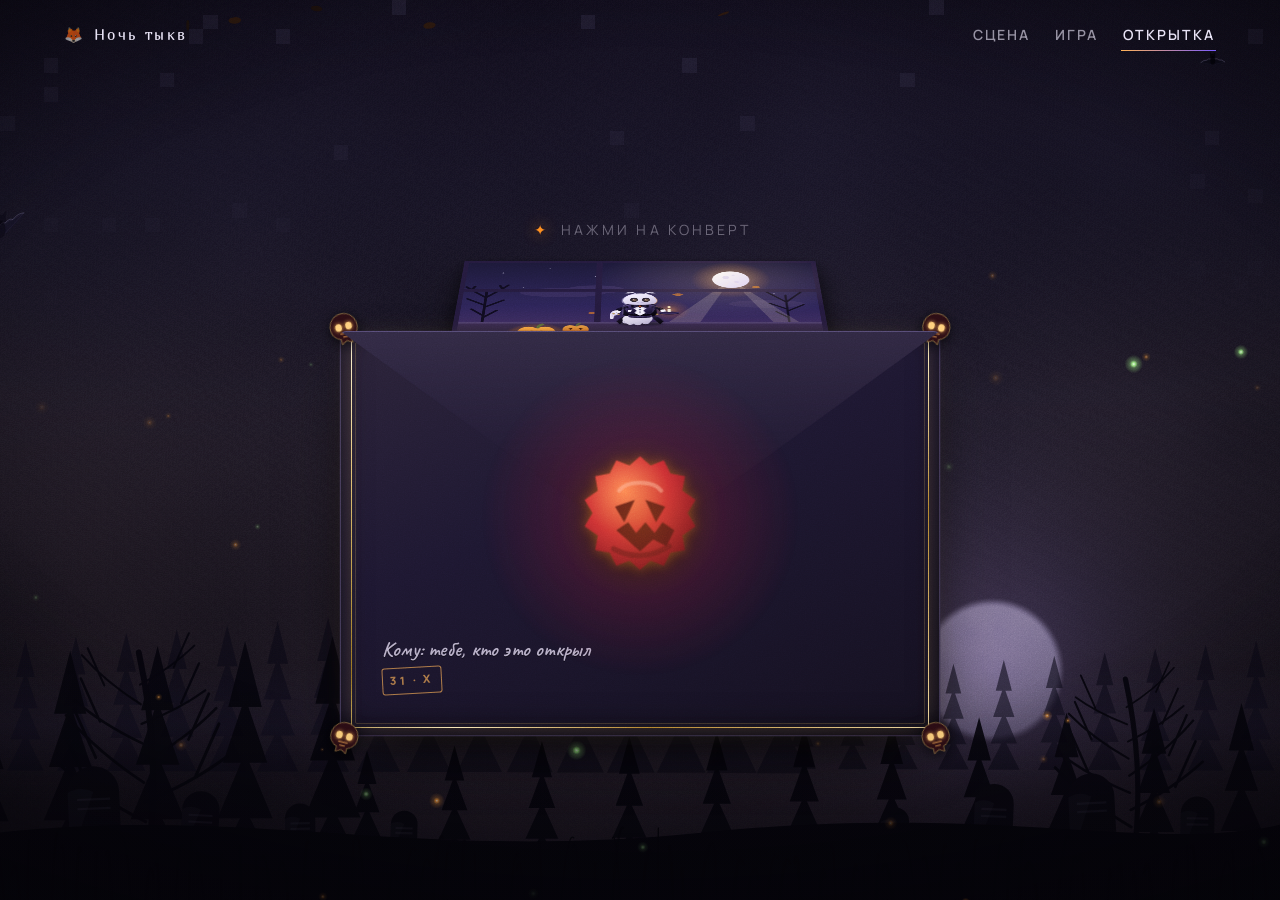
==== card.html @ 90bfb7d1 "Хэллоуин 2026: сцена с воротами, аркада и открытка-конверт — главная: каменные пилоны с кладкой, гар" ====
<!DOCTYPE html>
<html lang="ru" class="no-js">
<head>
<meta charset="UTF-8">
<meta name="viewport" content="width=device-width, initial-scale=1, viewport-fit=cover">
<meta name="theme-color" content="#06050a">
<meta name="description" content="Хэллоуин-открытка из ночи тыкв. Конверт, печать и письмо, написанное при одной свече.">
<title>Открытка · Ночь тыкв</title>

<link rel="preconnect" href="https://fonts.googleapis.com">
<link rel="preconnect" href="https://fonts.gstatic.com" crossorigin>
<link href="https://fonts.googleapis.com/css2?family=Caveat:wght@400;500;600;700&family=Manrope:wght@300;400;600;700;800&family=Marmelad&family=Marck+Script&family=Playfair+Display:wght@500;700;900&display=swap" rel="stylesheet">

<link rel="stylesheet" href="assets/css/base.css">
<link rel="stylesheet" href="assets/css/card.css">

<link rel="icon" href="data:image/svg+xml,<svg xmlns='http://www.w3.org/2000/svg' viewBox='0 0 32 32'><text y='26' font-size='26'>&#127924;</text></svg>">
</head>

<body class="cd-body">
<a class="skip-link" href="#main">К открытке</a>

<header class="topbar">
  <a class="topbar__brand" href="index.html"><span>&#129418;</span> <b>Ночь&nbsp;тыкв</b></a>
  <nav class="navlinks" aria-label="Основная навигация">
    <a href="index.html" data-page="index">Сцена</a>
    <a href="game.html"  data-page="game">Игра</a>
    <a href="card.html"  data-page="card">Открытка</a>
  </nav>
</header>

<canvas class="fx-layer" id="bg-fog" aria-hidden="true"></canvas>
<canvas class="fx-layer" id="fx-parts" aria-hidden="true"></canvas>

<!-- ═══════════ КЛАДБИЩЕ ═══════════ -->
<div class="yard" aria-hidden="true">
  

  <div class="yard__layer yard__layer--far" id="yard-far">
    <svg id="yard-far-svg" viewBox="0 0 1440 460" preserveAspectRatio="xMidYMax slice">
      <g id="yard-pines-far"></g>
    </svg>
  </div>

  <div class="yard__layer yard__layer--mist" id="yard-mist"></div>

  <div class="yard__layer yard__layer--near" id="yard-near">
    <svg id="yard-near-svg" viewBox="0 0 1440 460" preserveAspectRatio="xMidYMax slice">
      <g id="yard-pines-near"></g>
      <g id="yard-tree"></g>
      <g id="yard-graves"></g>
    </svg>
  </div>

  <div class="yard__ground" id="yard-ground">
    <svg id="yard-ground-svg" viewBox="0 0 1440 300" preserveAspectRatio="none">
      <g id="yard-earth"></g>
      <g id="yard-blades"></g>
    </svg>
  </div>
</div>

<main class="page page--center cd-main" id="main">

  <!-- ═══════════ ЗАКРЫТЫЙ КОНВЕРТ ═══════════ -->
  <section class="cd-stage" id="cd-stage">

    <p class="cd-hint" id="cd-hint">
      <span class="pumpkin-dot">✦</span>
      Нажми на конверт
    </p>

    <div class="env-wrap">
      <div class="env" id="env"
           role="button" tabindex="0"
           aria-expanded="false"
           aria-label="Конверт с открыткой. Нажми, чтобы открыть">

        <div class="env__scene" id="env-scene">

          <div class="env__back" aria-hidden="true"></div>

          <!-- ═══ письмо ═══ -->

          <!-- ═══ карман-перёд ═══ -->
          <div class="env__pocket" aria-hidden="true">
            <div class="env__pocket-face">
              <span class="env__address" id="cd-addr">Кому: тебе, кто это открыл</span>
              <span class="env__stamp">31 · X</span>
            </div>
            <div class="env__pocket-sheen"></div>
          </div>

          <!-- ═══ крышка ═══ -->
          <div class="env__flap" id="flap" aria-hidden="true">
            <div class="env__flap-out"></div>
            <div class="env__flap-in"></div>
          </div>

          <!-- ═══ золотая рамка с призраками ═══ -->
          <div class="env__frame" aria-hidden="true">
            <span class="env__corner env__corner--tl">
              <svg viewBox="0 0 40 44">
                <path class="gm-body" d="M20,2 C30.5,2 38,10 38,20.5 C38,28.5 33,33.5 27,35.5 L27,42.5 L20,38.5 L13,42.5 L13,35.5 C7,33.5 2,28.5 2,20.5 C2,10 9.5,2 20,2 Z"/>
                <ellipse class="gm-eye" cx="13.2" cy="19.5" rx="4.4" ry="5"/>
                <ellipse class="gm-eye" cx="26.8" cy="19.5" rx="4.4" ry="5"/>
                <path class="gm-mouth" d="M14.5,28.5 H25.5 M17,33 H23"/>
              </svg>
            </span>
            <span class="env__corner env__corner--tr">
              <svg viewBox="0 0 40 44">
                <path class="gm-body" d="M20,2 C30.5,2 38,10 38,20.5 C38,28.5 33,33.5 27,35.5 L27,42.5 L20,38.5 L13,42.5 L13,35.5 C7,33.5 2,28.5 2,20.5 C2,10 9.5,2 20,2 Z"/>
                <ellipse class="gm-eye" cx="13.2" cy="19.5" rx="4.4" ry="5"/>
                <ellipse class="gm-eye" cx="26.8" cy="19.5" rx="4.4" ry="5"/>
                <path class="gm-mouth" d="M14.5,28.5 H25.5 M17,33 H23"/>
              </svg>
            </span>
            <span class="env__corner env__corner--bl">
              <svg viewBox="0 0 40 44">
                <path class="gm-body" d="M20,2 C30.5,2 38,10 38,20.5 C38,28.5 33,33.5 27,35.5 L27,42.5 L20,38.5 L13,42.5 L13,35.5 C7,33.5 2,28.5 2,20.5 C2,10 9.5,2 20,2 Z"/>
                <ellipse class="gm-eye" cx="13.2" cy="19.5" rx="4.4" ry="5"/>
                <ellipse class="gm-eye" cx="26.8" cy="19.5" rx="4.4" ry="5"/>
                <path class="gm-mouth" d="M14.5,28.5 H25.5 M17,33 H23"/>
              </svg>
            </span>
            <span class="env__corner env__corner--br">
              <svg viewBox="0 0 40 44">
                <path class="gm-body" d="M20,2 C30.5,2 38,10 38,20.5 C38,28.5 33,33.5 27,35.5 L27,42.5 L20,38.5 L13,42.5 L13,35.5 C7,33.5 2,28.5 2,20.5 C2,10 9.5,2 20,2 Z"/>
                <ellipse class="gm-eye" cx="13.2" cy="19.5" rx="4.4" ry="5"/>
                <ellipse class="gm-eye" cx="26.8" cy="19.5" rx="4.4" ry="5"/>
                <path class="gm-mouth" d="M14.5,28.5 H25.5 M17,33 H23"/>
              </svg>
            </span>
          </div>

          <!-- ═══ печать ═══ -->
          <button class="seal" id="seal" type="button" aria-label="Восковая печать">
            <svg viewBox="0 0 100 100" aria-hidden="true">
              <defs>
                <radialGradient id="waxG" cx="0.36" cy="0.3" r="0.78">
                  <stop offset="0" stop-color="#ff7a4d"/>
                  <stop offset="0.5" stop-color="#c0202c"/>
                  <stop offset="1" stop-color="#5c0a16"/>
                </radialGradient>
                <filter id="waxGlow" x="-60%" y="-60%" width="220%" height="220%">
                  <feGaussianBlur stdDeviation="4.5"/>
                </filter>
              </defs>
              <g class="seal__blob">
                <path d="M50,4 L58,11 L68,7 L73,17 L84,19 L82,30 L92,37 L86,47 L92,57 L82,64 L84,75 L73,77 L68,87 L58,83 L50,90 L42,83 L32,87 L27,77 L16,75 L18,64 L8,57 L14,47 L8,37 L18,30 L16,19 L27,17 L32,7 L42,11 Z"
                      fill="#ff8a1e" opacity="0.4" filter="url(#waxGlow)"/>
                <path d="M50,4 L58,11 L68,7 L73,17 L84,19 L82,30 L92,37 L86,47 L92,57 L82,64 L84,75 L73,77 L68,87 L58,83 L50,90 L42,83 L32,87 L27,77 L16,75 L18,64 L8,57 L14,47 L8,37 L18,30 L16,19 L27,17 L32,7 L42,11 Z"
                      fill="url(#waxG)"/>
                <path d="M34,30 C40,22 60,22 66,30" fill="none" stroke="#ffb9a0" stroke-opacity="0.45" stroke-width="3" stroke-linecap="round"/>
                <path d="M30,74 C44,82 60,80 72,72" fill="none" stroke="#3d0a12" stroke-opacity="0.5" stroke-width="4" stroke-linecap="round"/>
              </g>
              <g class="seal__face">
                <path d="M31,42 L46,37 L38,54 Z" fill="#3d0a12"/>
                <path d="M69,42 L54,37 L62,54 Z" fill="#3d0a12"/>
                <path d="M32,60 L41,54 L47,62 L54,54 L61,62 L67,54 L76,60 L70,72 L60,67 L50,76 L40,67 Z" fill="#3d0a12"/>
              </g>
            </svg>
            <span class="seal__glow" aria-hidden="true"></span>
          </button>

          <div class="env__flash" id="env-flash" aria-hidden="true"></div>
        </div>
      </div>

          <div class="env__letter" id="letter">
            <article class="letter" id="letter-paper">
              <div class="letter__grain" aria-hidden="true"></div>

              <div class="letter__art">
                <svg viewBox="0 0 520 260" preserveAspectRatio="xMidYMid slice" role="img"
                     aria-label="Иллюстрация: окно, луна, силуэты деревьев, тыквы на подоконнике и призрак-официант в смокинге с горящим подносом">
                  <defs>
                    <linearGradient id="winSky" x1="0" y1="0" x2="0" y2="1">
                      <stop offset="0" stop-color="#1b1836"/>
                      <stop offset="0.55" stop-color="#2c2456"/>
                      <stop offset="1" stop-color="#4a3168"/>
                    </linearGradient>
                    <radialGradient id="winGlow" cx="0.5" cy="0.5" r="0.5">
                      <stop offset="0" stop-color="#ffe0b0" stop-opacity="0.85"/>
                      <stop offset="0.45" stop-color="#ffb257" stop-opacity="0.28"/>
                      <stop offset="1" stop-color="#ff8a1e" stop-opacity="0"/>
                    </radialGradient>
                    <linearGradient id="moonG" x1="0" y1="0" x2="1" y2="1">
                      <stop offset="0" stop-color="#fffaf0"/>
                      <stop offset="1" stop-color="#d8ccf2"/>
                    </linearGradient>
                    <linearGradient id="sillG" x1="0" y1="0" x2="0" y2="1">
                      <stop offset="0" stop-color="#3a2b52"/>
                      <stop offset="1" stop-color="#150f26"/>
                    </linearGradient>
                    <linearGradient id="pumpG" x1="0" y1="0" x2="0" y2="1">
                      <stop offset="0" stop-color="#ffab45"/>
                      <stop offset="1" stop-color="#c9500a"/>
                    </linearGradient>
                    <linearGradient id="sheetG" x1="0.15" y1="0" x2="0.85" y2="1">
                      <stop offset="0" stop-color="#f4f0ff"/>
                      <stop offset="0.55" stop-color="#ddd6f0"/>
                      <stop offset="1" stop-color="#bdb4da"/>
                    </linearGradient>
                    <!-- смокинг: не чистый чёрный, иначе на ночном окне силуэт
                         пропадает; верх светлее — его ловит луна -->
                    <linearGradient id="tuxG" x1="0" y1="0" x2="0.35" y2="1">
                      <stop offset="0" stop-color="#2a2148"/>
                      <stop offset="0.45" stop-color="#140f26"/>
                      <stop offset="1" stop-color="#07050e"/>
                    </linearGradient>
                    <!-- атлас лацканов и кушака: светлее сукна, с блеском -->
                    <linearGradient id="tuxSatin" x1="0" y1="0" x2="0.4" y2="1">
                      <stop offset="0" stop-color="#54427f"/>
                      <stop offset="0.5" stop-color="#2f2450"/>
                      <stop offset="1" stop-color="#1a1330"/>
                    </linearGradient>
                    <linearGradient id="gloveG" x1="0" y1="0" x2="0" y2="1">
                      <stop offset="0" stop-color="#fbf8ff"/>
                      <stop offset="1" stop-color="#d9d1ec"/>
                    </linearGradient>
                    <radialGradient id="candleG" cx="0.5" cy="0.5" r="0.5">
                      <stop offset="0" stop-color="#ffb257" stop-opacity="0.5"/>
                      <stop offset="0.5" stop-color="#ff8a1e" stop-opacity="0.16"/>
                      <stop offset="1" stop-color="#ff8a1e" stop-opacity="0"/>
                    </radialGradient>
                    <filter id="softGlow" x="-70%" y="-70%" width="240%" height="240%">
                      <feGaussianBlur stdDeviation="4"/>
                    </filter>
                    <filter id="tinyGlow" x="-90%" y="-90%" width="280%" height="280%">
                      <feGaussianBlur stdDeviation="2.2"/>
                    </filter>
                  </defs>

                  <rect width="520" height="260" fill="url(#winSky)"/>

                  <!-- луна -->
                  <circle cx="392" cy="62" r="58" fill="url(#winGlow)"/>
                  <circle cx="392" cy="62" r="27" fill="url(#moonG)"/>
                  <circle cx="385" cy="55" r="5" fill="#c9bde4" opacity="0.55"/>
                  <circle cx="400" cy="70" r="3.4" fill="#c9bde4" opacity="0.45"/>
                  <circle cx="396" cy="48" r="2.4" fill="#c9bde4" opacity="0.4"/>

                  <!-- звёзды -->
                  <g fill="#efeaff">
                    <circle cx="60" cy="40" r="1.6" opacity="0.8"/>
                    <circle cx="128" cy="24" r="1.1" opacity="0.6"/>
                    <circle cx="196" cy="52" r="1.4" opacity="0.7"/>
                    <circle cx="286" cy="30" r="1" opacity="0.55"/>
                    <circle cx="452" cy="108" r="1.3" opacity="0.6"/>
                    <circle cx="92" cy="88" r="1" opacity="0.45"/>
                  </g>

                  <!-- облако -->
                  <g fill="#3a2f5e" opacity="0.75">
                    <ellipse cx="150" cy="104" rx="62" ry="15"/>
                    <ellipse cx="196" cy="94" rx="42" ry="13"/>
                    <ellipse cx="440" cy="140" rx="54" ry="12"/>
                  </g>

                  <!-- деревья -->
                  <g fill="none" stroke="#100c20" stroke-width="4" stroke-linecap="round">
                    <path d="M40,200 L40,96"/>
                    <path d="M40,120 L18,96 M40,120 L62,92 M40,144 L14,124 M40,150 L66,128 M40,176 L22,156 M40,182 L58,160"/>
                    <path d="M18,96 L10,86 M18,96 L22,84 M62,92 L70,80 M62,92 L58,82"/>
                  </g>
                  <g fill="none" stroke="#100c20" stroke-width="3.2" stroke-linecap="round">
                    <path d="M468,202 L468,112"/>
                    <path d="M468,134 L448,110 M468,134 L488,106 M468,156 L444,138 M468,162 L492,142 M468,182 L452,164"/>
                    <path d="M448,110 L440,100 M488,106 L496,94"/>
                  </g>

                  <!-- лучи от луны -->
                  <g opacity="0.16" fill="#ffe9c9">
                    <path d="M392,62 L300,196 L344,196 Z"/>
                    <path d="M392,62 L446,196 L482,196 Z"/>
                  </g>

                  <!-- подоконник -->
                  <rect x="0" y="196" width="520" height="64" fill="url(#sillG)"/>
                  <rect x="0" y="196" width="520" height="4" fill="#5b4a7d" opacity="0.6"/>

                  <!-- тыквы на подоконнике -->
                  <g transform="translate(86,196) scale(0.62)">
                    <ellipse cx="50" cy="72" rx="70" ry="62" fill="#ff8a1e" opacity="0.18" filter="url(#softGlow)"/>
                    <path d="M50,30 C31,13 7,25 7,52 C7,78 27,90 50,90 C73,90 93,78 93,52 C93,25 69,13 50,30 Z" fill="url(#pumpG)"/>
                    <path d="M50,30 C47,19 52,11 62,6 L67,12 C59,17 55,22 56,30 Z" fill="#5a6b38"/>
                    <g fill="#3c1400">
                      <path d="M26,46 L41,40 L34,55 Z"/>
                      <path d="M74,46 L59,40 L66,55 Z"/>
                      <path d="M44,60 L56,60 L50,68 Z"/>
                      <path d="M23,71 L33,65 L39,73 L46,67 L54,75 L61,67 L67,73 L74,65 L84,71 L78,82 L68,77 L58,86 L50,79 L41,86 L31,77 Z"/>
                    </g>
                    <g fill="#ff9c2e" opacity="0.8" filter="url(#tinyGlow)">
                      <path d="M26,46 L41,40 L34,55 Z"/>
                      <path d="M74,46 L59,40 L66,55 Z"/>
                      <path d="M23,71 L33,65 L39,73 L46,67 L54,75 L61,67 L67,73 L74,65 L84,71 L78,82 L68,77 L58,86 L50,79 L41,86 L31,77 Z"/>
                    </g>
                  </g>

                  <g transform="translate(150,196) scale(0.42)" opacity="0.92">
                    <path d="M50,30 C31,13 7,25 7,52 C7,78 27,90 50,90 C73,90 93,78 93,52 C93,25 69,13 50,30 Z" fill="url(#pumpG)"/>
                    <path d="M50,30 C47,19 52,11 62,6 L67,12 C59,17 55,22 56,30 Z" fill="#5a6b38"/>
                    <g fill="#3c1400">
                      <path d="M26,46 L41,40 L34,55 Z"/>
                      <path d="M74,46 L59,40 L66,55 Z"/>
                      <path d="M23,71 L33,65 L39,73 L46,67 L54,75 L61,67 L67,73 L74,65 L84,71 L78,82 L68,77 L58,86 L50,79 L41,86 L31,77 Z"/>
                    </g>
                  </g>

                  <!-- призрак-официант в смокинге, по центру подоконника.
                       Костюм собран как настоящий: фалды, кушак, атласные
                       лацканы, крылья воротника, перчатки и полотенце -->
                  <g transform="translate(260,198)">
                    <ellipse cx="1" cy="2" rx="32" ry="6" fill="#0a0714" opacity="0.5" filter="url(#tinyGlow)"/>
                    <ellipse cx="41" cy="-38" rx="30" ry="32" fill="url(#candleG)"/>

                    <!-- фалды смокинга: висят за призрачным шлейфом -->
                    <g fill="url(#tuxG)">
                      <path d="M-16,-23 C-24,-22 -30,-14 -33,-5 L-28,4 L-20,-10 Z"/>
                      <path d="M16,-23 C24,-22 30,-14 33,-5 L28,4 L20,-10 Z"/>
                    </g>
                    <g fill="none" stroke="#5d4a8c" stroke-opacity="0.4" stroke-width="1.2">
                      <path d="M-17,-22 C-24,-21 -29,-14 -32,-6"/>
                      <path d="M17,-22 C24,-21 29,-14 32,-6"/>
                    </g>

                    <!-- призрачный шлейф вместо ног: струится и рвётся книзу -->
                    <path d="M-14,-25
                             C-22,-22 -26,-15 -24,-8
                             C-26,-2 -22,4 -19,1
                             C-16,8 -11,7 -9,2
                             C-5,10 1,8 3,1
                             C7,7 13,4 14,-3
                             C19,-9 19,-19 13,-25 Z"
                          fill="url(#sheetG)" opacity="0.97"/>
                    <g fill="none" stroke="#a99ed2" stroke-opacity="0.5" stroke-width="1.3" stroke-linecap="round">
                      <path d="M-22,-5 C-22,0 -20,3 -17,3"/>
                      <path d="M-12,3 C-10,6 -7,7 -5,4"/>
                      <path d="M7,1 C9,3 12,2 13,-1"/>
                    </g>

                    <!-- корпус смокинга: плечи, талия, срезанный низ -->
                    <path d="M-23,-51
                             C-23,-56 -18,-59 -9,-59
                             L9,-59 C18,-59 23,-56 23,-51
                             L24,-24
                             C16,-19 8,-17 0,-17
                             C-8,-17 -16,-19 -24,-24 Z"
                          fill="url(#tuxG)"/>

                    <!-- манишка с планочкой и запонками -->
                    <path d="M-10,-56 L10,-56 L9,-31 L0,-22 L-9,-31 Z" fill="#f8f5ff"/>
                    <path d="M0,-55 L0,-23" stroke="#c9c0dd" stroke-opacity="0.55" stroke-width="0.9"/>
                    <g fill="#241c3d">
                      <circle cx="0" cy="-47" r="1.5"/>
                      <circle cx="0" cy="-40" r="1.5"/>
                      <circle cx="0" cy="-33" r="1.5"/>
                    </g>

                    <!-- мягкая тень лацканов на манишке -->
                    <g fill="none" stroke="#4a3d70" stroke-opacity="0.28" stroke-width="1.8" stroke-linecap="round">
                      <path d="M-9,-55 L-4,-47 L-8,-42 L-5,-36 L-9,-26"/>
                      <path d="M9,-55 L4,-47 L8,-42 L5,-36 L9,-26"/>
                    </g>

                    <!-- атласные лацканы с выемкой -->
                    <g fill="url(#tuxSatin)" stroke="#7a68ad" stroke-opacity="0.35"
                       stroke-width="0.8" stroke-linejoin="round">
                      <path d="M-22,-51 L-10,-57 L-4,-49 L-9,-44 L-5,-38 L-9,-27 L-16,-29 L-21,-41 Z"/>
                      <path d="M22,-51 L10,-57 L4,-49 L9,-44 L5,-38 L9,-27 L16,-29 L21,-41 Z"/>
                    </g>
                    <g fill="none" stroke="#b9a8e8" stroke-opacity="0.3" stroke-width="0.9">
                      <path d="M-10,-56 L-5,-49 L-9,-44 L-5,-38"/>
                      <path d="M10,-56 L5,-49 L9,-44 L5,-38"/>
                    </g>
                    <!-- яркий световой кант по внешнему краю лацкана -->
                    <g fill="none" stroke-linecap="round">
                      <path d="M-22,-51 C-19,-54 -15,-56.5 -10,-57" stroke="#bfb0ec" stroke-opacity="0.5" stroke-width="0.9"/>
                      <path d="M22,-51 C19,-54 15,-56.5 10,-57" stroke="#bfb0ec" stroke-opacity="0.45" stroke-width="0.9"/>
                    </g>
                    <!-- белый платок в нагрудном кармане -->
                    <path d="M-17,-39 L-11,-40.5 L-13,-34 L-17,-33.5 Z" fill="#f4f0ff"/>
                    <path d="M-16,-35 L-12.4,-36.2" stroke="#cbc3e2" stroke-opacity="0.6" stroke-width="0.7"/>

                    <!-- кушак -->
                    <path d="M-17,-23 C-9,-20 9,-20 17,-23 L16,-17 C8,-14 -8,-14 -16,-17 Z"
                          fill="url(#tuxSatin)"/>
                    <path d="M-16,-22.2 C-8,-19.4 8,-19.4 16,-22.2" fill="none"
                          stroke="#a996dc" stroke-opacity="0.45" stroke-width="0.9"/>
                    <g fill="none" stroke="#6b5a9e" stroke-opacity="0.35" stroke-width="0.9">
                      <path d="M-10,-21.4 L-10,-15.8"/>
                      <path d="M-3,-20.4 L-3,-15"/>
                      <path d="M4,-20.4 L4,-15"/>
                      <path d="M11,-21.4 L11,-15.8"/>
                    </g>

                    <!-- крылья воротника и бабочка -->
                    <path d="M-9,-58 L-3,-55 L-6,-48 L-11,-51 Z" fill="#fbf8ff"/>
                    <path d="M9,-58 L3,-55 L6,-48 L11,-51 Z" fill="#fbf8ff"/>
                    <path d="M0,-52 C-4,-55.5 -8,-58 -12,-57 C-14.5,-56.2 -14,-53 -11,-51.6
                             C-13.4,-50.4 -14,-47.6 -12,-47 C-8,-46 -4,-48.5 0,-52 Z" fill="#0e0a1c"/>
                    <path d="M0,-52 C4,-55.5 8,-58 12,-57 C14.5,-56.2 14,-53 11,-51.6
                             C13.4,-50.4 14,-47.6 12,-47 C8,-46 4,-48.5 0,-52 Z" fill="#0e0a1c"/>
                    <path d="M-2,-52.4 C-5,-54.8 -8,-56.4 -10.6,-56.2 C-9.4,-54.4 -8.6,-53 -8.2,-51.8
                             C-8.8,-50.4 -9.6,-48.8 -10.4,-47.4 C-7.6,-47.6 -4.6,-49.6 -2,-52.4 Z"
                          fill="#33274f" opacity="0.8"/>
                    <path d="M2,-52.4 C5,-54.8 8,-56.4 10.6,-56.2 C9.4,-54.4 8.6,-53 8.2,-51.8
                             C8.8,-50.4 9.6,-48.8 10.4,-47.4 C7.6,-47.6 4.6,-49.6 2,-52.4 Z"
                          fill="#33274f" opacity="0.65"/>
                    <rect x="-2.9" y="-55.4" width="5.8" height="6.8" rx="1.5" fill="#07050e"/>
                    <path d="M-1.2,-54.2 L-1.2,-50.8" stroke="#8a78bd" stroke-opacity="0.65" stroke-width="0.8"/>

                    <!-- рубиновая булавка в узле бабочки: одна тёплая точка на холодном костюме -->
                    <g>
                      <circle cx="0" cy="-51" r="2.1" fill="#a83a12"/>
                      <circle cx="0" cy="-51" r="1.15" fill="#e2703a"/>
                      <circle cx="-0.6" cy="-52.2" r="0.55" fill="#ff9a66" opacity="0.85"/>
                    </g>

                    <!-- блеск атласа на верхних краях лацканов -->
                    <g fill="none" stroke-linecap="round">
                      <path d="M-17,-52 C-18,-55.5 -15,-57 -11,-57" stroke="#9a86cc" stroke-opacity="0.55" stroke-width="0.7"/>
                      <path d="M17,-52 C18,-55.5 15,-57 11,-57" stroke="#9a86cc" stroke-opacity="0.5" stroke-width="0.7"/>
                      <path d="M-24,-43 C-21,-46 -16,-48 -11,-48" stroke="#6d5a9e" stroke-opacity="0.3" stroke-width="0.8"/>
                      <path d="M24,-43 C21,-46 16,-48 11,-48" stroke="#6d5a9e" stroke-opacity="0.28" stroke-width="0.8"/>
                    </g>

                    <!-- рукава -->
                    <g fill="url(#tuxG)">
                      <path d="M-17,-51 C-27,-50 -33,-45 -35,-38 L-28,-34 C-27,-40 -24,-44 -16,-45 Z"/>
                      <path d="M17,-51 C27,-50 33,-45 35,-39 L28,-35 C27,-40 24,-44 16,-45 Z"/>
                    </g>

                    <!-- швы проймы: без них рукава сливались с полочкой -->
                    <g fill="none" stroke="#7a68ad" stroke-opacity="0.4" stroke-width="0.9" stroke-linecap="round">
                      <path d="M-21,-50 C-19,-46 -18,-40 -18,-34"/>
                      <path d="M21,-50 C19,-46 18,-40 18,-34"/>
                    </g>
                    <!-- локоть: мягкий изгиб рукава -->
                    <g fill="none" stroke="#4a3d70" stroke-opacity="0.35" stroke-width="0.8" stroke-linecap="round">
                      <path d="M-29,-46 C-30,-43 -30,-41 -29,-39"/>
                      <path d="M29,-46 C30,-43 30,-41 29,-39"/>
                    </g>

                    <!-- полотенце на левом предплечье -->
                    <path d="M-35,-38
                             C-40,-35 -42,-30 -42,-24
                             L-42,-14 C-42,-11 -38,-11 -37,-14
                             L-36,-23 C-36,-28 -34,-32 -30,-35 Z"
                          fill="#f2ecff"/>
                    <g fill="none" stroke="#bfb4de" stroke-opacity="0.7" stroke-width="0.9" stroke-linecap="round">
                      <path d="M-40,-33 C-41,-27 -41,-21 -40,-16"/>
                      <path d="M-38,-32 C-39,-26 -39,-21 -38,-17"/>
                    </g>

                    <!-- манжеты и перчатки -->
                    <path d="M-33,-39 L-27,-35 L-29,-29 L-35,-33 Z" fill="#f8f5ff"/>
                    <path d="M-34,-31 C-37,-30 -38,-26 -36,-22 L-30,-24
                             C-30,-27 -31,-29 -33,-30 Z" fill="url(#gloveG)"/>
                    <path d="M-34,-31 C-37,-30 -38,-26 -36,-22 L-30,-24
                             C-30,-27 -31,-29 -33,-30 Z" fill="#cfc4f5" opacity="0.14"/>
                    <path d="M28,-40 L35,-41 L37,-34 L30,-33 Z" fill="#f8f5ff"/>
                    <path d="M30,-34 C34,-33 37,-31 37,-27 L29,-27
                             C29,-30 29,-32 30,-34 Z" fill="url(#gloveG)"/>
                    <path d="M30,-34 C34,-33 37,-31 37,-27 L29,-27
                             C29,-30 29,-32 30,-34 Z" fill="#ffb257" opacity="0.14"/>
                    <g fill="none" stroke="#a99ed2" stroke-opacity="0.6" stroke-width="0.8" stroke-linecap="round">
                      <path d="M-36,-28 L-36,-23"/>
                      <path d="M-34,-27.5 L-34,-23"/>
                      <path d="M-32,-27 L-32,-23"/>
                      <path d="M31,-32 L31,-28"/>
                      <path d="M33,-31.5 L33,-28"/>
                      <path d="M35,-31 L35,-28"/>
                    </g>

                    <!-- золотые запонки на манжетах: мелкая деталь, без блика -->
                    <g>
                      <circle cx="-30" cy="-26.5" r="1.7" fill="#d9b36c" stroke="#7a5a28" stroke-width="0.5"/>
                      <circle cx="-37" cy="-27.5" r="1.7" fill="#d9b36c" stroke="#7a5a28" stroke-width="0.5"/>
                      <circle cx="24" cy="-26.5" r="1.7" fill="#d9b36c" stroke="#7a5a28" stroke-width="0.5"/>
                      <circle cx="31" cy="-27.5" r="1.7" fill="#d9b36c" stroke="#7a5a28" stroke-width="0.5"/>
                    </g>

                    <!-- поднос со свечой -->
                    <ellipse cx="41" cy="-29.5" rx="14" ry="4.2" fill="#1a1330"/>
                    <ellipse cx="41" cy="-31" rx="14" ry="3.8" fill="#3a2c5a"/>
                    <ellipse cx="41" cy="-31.5" rx="10.5" ry="2.4" fill="#241a3d" opacity="0.7"/>
                    <rect x="38.8" y="-43" width="4.6" height="11" rx="1.2" fill="#f4ecd8"/>
                    <path d="M41.1,-51 C43.4,-48 43,-45.5 41.1,-45.5 C39.2,-45.5 38.8,-48 41.1,-51 Z" fill="#ffd88f"/>
                    <ellipse cx="41.1" cy="-48.5" rx="2.2" ry="3.4" fill="#fff3c9" opacity="0.65"/>

                    <!-- голова: чуть заострённый свод и мягкий подбородок —
                         не шар, а смутный силуэт -->
                    <path d="M-19,-58
                             C-24,-61 -26,-69 -22,-78
                             C-18,-86 -10,-91 0,-91
                             C10,-91 18,-86 22,-78
                             C26,-69 24,-61 19,-58
                             C11,-54 -11,-54 -19,-58 Z"
                          fill="url(#sheetG)"/>
                    <!-- внутреннее свечение: верх головы теплее и плотнее -->
                    <ellipse cx="0" cy="-78" rx="12" ry="8" fill="#f9f6ff" opacity="0.25" filter="url(#softGlow)"/>
                    <!-- клубы дыма над макушкой: признак призрачности -->
                    <g fill="url(#sheetG)">
                      <path d="M-5,-90 C-9,-97 -16,-98 -20,-93 C-16,-95 -10,-94 -7,-89 Z"/>
                      <path d="M6,-90 C10,-97 17,-98 21,-93 C17,-95 11,-94 8,-89 Z"/>
                      <path d="M-12,-87 C-14,-92 -19,-93 -22,-90 C-19,-92 -15,-91 -13,-88 Z" opacity="0.7"/>
                      <path d="M13,-87 C15,-92 20,-93 23,-90 C20,-92 16,-91 14,-88 Z" opacity="0.7"/>
                    </g>
                    <!-- тень под подбородком отделяет голову от воротника -->
                    <path d="M-17,-58 C-10,-53.5 10,-53.5 17,-58" fill="none"
                          stroke="#241c3d" stroke-opacity="0.3" stroke-width="1.6" stroke-linecap="round"/>

                    <!-- глазницы: миндалевидные провалы вместо плоских точек -->
                    <g fill="#0a0716">
                      <ellipse cx="-8.5" cy="-71" rx="5.6" ry="6.6"/>
                      <ellipse cx="8.5" cy="-71" rx="5.6" ry="6.6"/>
                    </g>
                    <!-- глаза -->
                    <ellipse cx="-8.5" cy="-71" rx="4.6" ry="5.6" fill="#150f2a"/>
                    <ellipse cx="8.5" cy="-71" rx="4.6" ry="5.6" fill="#150f2a"/>
                    <ellipse cx="-7.9" cy="-70" rx="2.2" ry="2.8" fill="#ffcf7a" filter="url(#tinyGlow)"/>
                    <ellipse cx="9.1" cy="-70" rx="2.2" ry="2.8" fill="#ffcf7a" filter="url(#tinyGlow)"/>
                    <circle cx="-9.4" cy="-72.2" r="0.8" fill="#fff6dd" opacity="0.9"/>
                    <circle cx="7.6" cy="-72.2" r="0.8" fill="#fff6dd" opacity="0.9"/>
                    <!-- лёгкая улыбка: спокойная, чуть печальная -->
                    <path d="M-4,-63 C-1.5,-61 1.5,-61 4,-63" fill="none"
                          stroke="#9b90c0" stroke-opacity="0.5" stroke-width="1.1" stroke-linecap="round"/>

                    <!-- контровой свет: холодный слева, свечной справа -->
                    <g fill="none" stroke-linecap="round">
                      <path d="M-20,-58 C-26,-61 -27,-70 -22,-78 C-17,-86 -8,-89 -1,-89"
                            stroke="#cfc4f5" stroke-opacity="0.55" stroke-width="1.8"/>
                      <path d="M-23,-51 C-23,-57 -18,-59 -9,-59"
                            stroke="#cfc4f5" stroke-opacity="0.4" stroke-width="1.6"/>
                      <path d="M-24,-49 L-24,-26" stroke="#cfc4f5" stroke-opacity="0.28" stroke-width="1.4"/>
                      <path d="M20,-58 C25,-62 26,-70 21,-78" stroke="#ffb257" stroke-opacity="0.38" stroke-width="1.6"/>
                      <path d="M23,-50 C27,-47 31,-43 33,-39" stroke="#ffb257" stroke-opacity="0.3" stroke-width="1.4"/>
                    </g>
                  </g>

                  <!-- падающие листья -->
                  <g fill="#ff8a1e" opacity="0.55">
                    <path d="M306,110 q9,-7 16,0 q-7,9 -16,0 Z"/>
                    <path d="M186,168 q7,-6 13,0 q-6,7 -13,0 Z"/>
                    <path d="M420,86 q8,-6 14,0 q-6,8 -14,0 Z"/>
                  </g>

                  <!-- переплёт рамы -->
                  <g fill="#241a3d">
                    <rect x="196" y="0" width="9" height="196"/>
                    <rect x="0" y="92" width="520" height="9"/>
                  </g>
                  <rect x="0" y="0" width="520" height="260" fill="none" stroke="#241a3d" stroke-width="14"/>
                </svg>
                <span class="letter__art-glow" aria-hidden="true"></span>
              </div>

              <div class="letter__body">
                <p class="letter__date">31 октября</p>
                <h1 class="letter__title display">С ночью тебя</h1>
                <span class="letter__rule" aria-hidden="true"></span>

                <p class="letter__to" id="cd-to" hidden></p>

                <div class="letter__text" id="cd-wish">
                  <p>Ты пережил ещё один день, в котором ничего не случилось. Это, между прочим, тоже удача — просто её не выдают за подвиг.</p>
                  <p>Пусть ночь будет к тебе доброй: в кармане найдётся конфета, чай окажется горячим, а все страшные истории закончатся общим смехом.</p>
                  <p>Если станет не по себе — дыши. У настоящих страшных вещей, в отличие от декораций, не бывает занавески.</p>
                </div>

                <div class="letter__sign">
                  <span class="letter__sign-name" id="cd-from">Твой ночной собеседник</span>
                  <span class="letter__sign-note faint">ночь тыкв · 31.10</span>
                </div>
              </div>
            </article>
          </div>
    </div>
  </section>

</main>

<div class="cd-actions" id="cd-actions" hidden>
  <button class="btn btn--ghost" id="cd-reopen" type="button">
    <span><span class="btn__long">Открыть заново</span><span class="btn__short">Заново</span></span>
  </button>
  <button class="btn btn--ghost" id="cd-edit" type="button">
    <span><span class="btn__long">Изменить текст</span><span class="btn__short">Изменить</span></span>
  </button>
  <a class="btn btn--ghost" id="cd-link" type="button">
    <span><span class="btn__long">Ссылка на открытку</span><span class="btn__short">Ссылка</span></span>
  </a>
  <a class="btn btn--primary" href="game.html">
    <span><span class="btn__long">В Сахарный Поймач</span><span class="btn__short">В игру</span></span>
  </a>
</div>

<!-- ═══════════ РЕДАКТОР ═══════════ -->
<div class="editor" id="cd-editor" hidden>
  <div class="editor__scrim" data-close-editor></div>

  <div class="editor__sheet glass" role="dialog" aria-modal="true" aria-labelledby="cd-editor-title">
    <h2 class="editor__title display" id="cd-editor-title">Сделай открытку своей</h2>
    <p class="editor__lead muted">Текст сохранится в этом браузере. Чтобы отправить открытку другому человеку — скопируй ссылку.</p>

    <label class="field">
      <span class="field__label">Кому</span>
      <input class="field__input" id="cd-in-to" type="text" maxlength="40" placeholder="тебе, кто это открыл" autocomplete="off">
    </label>

    <label class="field">
      <span class="field__label">От кого</span>
      <input class="field__input" id="cd-in-from" type="text" maxlength="40" placeholder="Твой ночной собеседник" autocomplete="off">
    </label>

    <label class="field">
      <span class="field__label">
        Пожелание
        <em class="field__count" id="cd-count">0 / 420</em>
      </span>
      <textarea class="field__input field__input--area" id="cd-in-wish" rows="6" maxlength="420"
                placeholder="Пусть ночь будет к тебе доброй…"></textarea>
    </label>

    <p class="editor__note" id="cd-editor-note" hidden></p>

    <div class="editor__row">
      <button class="btn btn--ghost" id="cd-save" type="button"><span>Сохранить</span></button>
      <button class="btn btn--ghost" id="cd-reset" type="button"><span>Сбросить</span></button>
      <button class="btn btn--primary" id="cd-share" type="button"><span>Скопировать ссылку</span></button>
    </div>
  </div>
</div>

<div class="vignette" aria-hidden="true"></div>
<div class="grain" aria-hidden="true"></div>

<script src="assets/js/webgl-bg.js" defer></script>
<script src="assets/js/particles.js" defer></script>
<script src="assets/js/core.js" defer></script>
<script src="assets/js/card.js" defer></script>
</body>
</html>
---- assets/css/base.css ----
/* ============================================================
   HALLOWEEN · gothic noir — design system
   base.css: tokens · reset · typography · buttons · utilities
   ============================================================ */

/* ---------- 1. TOKENS ---------- */
:root {
  /* generated film-grain tile (SVG turbulence, no binary assets) */
  --grain-url: url("data:image/svg+xml,%3Csvg xmlns='http://www.w3.org/2000/svg' width='220' height='220'%3E%3Cfilter id='n'%3E%3CfeTurbulence type='fractalNoise' baseFrequency='0.82' numOctaves='3' stitchTiles='stitch'/%3E%3CfeColorMatrix type='saturate' values='0'/%3E%3C/filter%3E%3Crect width='100%25' height='100%25' filter='url(%23n)' opacity='0.5'/%3E%3C/svg%3E");

  /* surface */
  --ink:            #06050a;
  --ink-2:          #0b0913;
  --ink-3:          #12101d;
  --ink-glass:      rgba(18, 16, 29, 0.62);
  --ink-glass-hi:   rgba(32, 28, 50, 0.72);

  /* palette */
  --moon:           #efeaff;
  --moon-dim:       #b9b2d8;
  --violet:         #7a5cff;
  --violet-deep:    #2b1b57;
  --violet-glow:    rgba(122, 92, 255, 0.55);
  --pumpkin:        #ff8a1e;
  --ember:          #ffb257;
  --ember-hot:      #ffd9a0;
  --poison:         #7ce08a;
  --blood:          #e01b3c;
  --bone:           #efe6d2;

  /* text */
  --text:           #e8e3f5;
  --text-muted:     rgba(232, 227, 245, 0.62);
  --text-faint:     rgba(232, 227, 245, 0.36);

  /* lines & glass */
  --line:           rgba(169, 152, 233, 0.18);
  --line-strong:    rgba(190, 172, 255, 0.38);
  --glass:          rgba(18, 16, 29, 0.55);
  --glass-blur:     blur(18px) saturate(120%);

  /* shadows & glows */
  --shadow-1:       0 2px 8px rgba(0, 0, 0, 0.5);
  --shadow-2:       0 14px 40px -12px rgba(0, 0, 0, 0.85);
  --shadow-3:       0 30px 80px -20px rgba(0, 0, 0, 0.9);
  --glow-pumpkin:   0 0 22px rgba(255, 138, 30, 0.55), 0 0 60px rgba(255, 138, 30, 0.28);
  --glow-violet:    0 0 26px rgba(122, 92, 255, 0.5), 0 0 70px rgba(122, 92, 255, 0.22);

  /* type — все с поддержкой кириллицы */
  --font-display: 'Playfair Display', Georgia, 'Times New Roman', serif;
  --font-deco:    'Marmelad', 'Playfair Display', Georgia, serif;
  --font-body:    'Manrope', 'Segoe UI', system-ui, -apple-system, sans-serif;
  --font-hand:    'Caveat', 'Segoe Script', 'Bradley Hand', cursive;
  --font-sign:    'Marck Script', 'Caveat', cursive;

  /* fluid type scale */
  --fs-hero:  clamp(2.9rem, 13vw, 9.5rem);
  --fs-h1:    clamp(1.9rem, 6.2vw, 4.2rem);
  --fs-h2:    clamp(1.45rem, 4.2vw, 2.6rem);
  --fs-h3:    clamp(1.1rem, 2.6vw, 1.5rem);
  --fs-body:  clamp(0.95rem, 2.3vw, 1.06rem);
  --fs-small: clamp(0.78rem, 1.9vw, 0.88rem);
  --fs-eyebrow: clamp(0.6rem, 1.6vw, 0.74rem);

  /* rhythm */
  --gap:     clamp(1rem, 2.6vw, 1.75rem);
  --pad-x:   clamp(1.1rem, 5vw, 4.5rem);
  --radius:  18px;
  --radius-lg: 28px;

  /* motion */
  --ease-out:  cubic-bezier(0.16, 1, 0.3, 1);
  --ease-soft: cubic-bezier(0.4, 0, 0.2, 1);
  --ease-back: cubic-bezier(0.34, 1.56, 0.64, 1);
  --t-fast:  0.22s;
  --t-mid:   0.45s;
  --t-slow:  0.9s;

  /* layers */
  --z-bg:        0;
  --z-scene:     10;
  --z-overlay:   40;
  --z-pointer:   60;
  --z-grain:     70;
  --z-wipe:      90;
  --z-nav:       100;
}

/* ---------- 2. RESET ---------- */
*,
*::before,
*::after { box-sizing: border-box; }

* { margin: 0; padding: 0; }

html {
  -webkit-text-size-adjust: 100%;
  scroll-behavior: smooth;
  color-scheme: dark;
}

body {
  min-height: 100svh;
  background: var(--ink);
  color: var(--text);
  font-family: var(--font-body);
  font-size: var(--fs-body);
  line-height: 1.65;
  letter-spacing: 0.005em;
  -webkit-font-smoothing: antialiased;
  -moz-osx-font-smoothing: grayscale;
  overflow-x: hidden;
  text-rendering: optimizeLegibility;
}

body.is-locked { overflow: hidden; }

img, svg, video, canvas {
  display: block;
  max-width: 100%;
}

svg { overflow: visible; }

button, input, textarea, select {
  font: inherit;
  color: inherit;
  background: none;
  border: none;
}

button { cursor: pointer; -webkit-tap-highlight-color: transparent; }
a { color: inherit; text-decoration: none; -webkit-tap-highlight-color: transparent; }
ul, ol { list-style: none; }

:focus-visible {
  outline: 2px solid var(--ember);
  outline-offset: 3px;
  border-radius: 6px;
}

::selection {
  background: var(--pumpkin);
  color: var(--ink);
}

/* ---------- 3. TYPOGRAPHY ---------- */
h1, h2, h3, h4 {
  font-family: var(--font-display);
  font-weight: 700;
  line-height: 1.02;
  letter-spacing: -0.015em;
  text-wrap: balance;
}

.display {
  font-family: var(--font-deco);
  font-weight: 400;
  line-height: 0.9;
  letter-spacing: 0.005em;
}

.deco    { font-family: var(--font-deco); }
.hand    { font-family: var(--font-hand); font-weight: 400; }
.muted   { color: var(--text-muted); }
.faint   { color: var(--text-faint); }
.center  { text-align: center; }

.eyebrow {
  display: inline-flex;
  align-items: center;
  gap: 0.7em;
  font-family: var(--font-body);
  font-size: var(--fs-eyebrow);
  font-weight: 700;
  letter-spacing: 0.42em;
  text-transform: uppercase;
  color: var(--ember);
  text-shadow: 0 0 18px rgba(255, 178, 87, 0.55);
}

.eyebrow::before,
.eyebrow::after {
  content: "";
  width: clamp(14px, 4vw, 42px);
  height: 1px;
  background: linear-gradient(90deg, transparent, currentColor);
  opacity: 0.8;
}

.eyebrow::after { transform: scaleX(-1); }

/* ornamental divider */
.divider {
  display: flex;
  align-items: center;
  justify-content: center;
  gap: 0.8em;
  color: var(--violet);
}

.divider::before,
.divider::after {
  content: "";
  height: 1px;
  flex: 1;
  max-width: 190px;
  background: linear-gradient(90deg, transparent, currentColor);
}

.divider::after { transform: scaleX(-1); }
.divider i { opacity: 0.9; font-size: 0.7rem; }

/* text glow helpers */
.glow-ember   { text-shadow: 0 0 18px rgba(255, 178, 87, 0.6), 0 0 46px rgba(255, 138, 30, 0.3); }
.glow-violet  { text-shadow: var(--glow-violet); }
.glow-moon    { text-shadow: 0 0 26px rgba(239, 234, 255, 0.4), 0 0 70px rgba(122, 92, 255, 0.25); }

.grad-text {
  background: linear-gradient(180deg, #fff8ec 8%, var(--ember) 46%, var(--pumpkin) 92%);
  -webkit-background-clip: text;
  background-clip: text;
  color: transparent;
  -webkit-text-fill-color: transparent;
}

/* ---------- 4. CANVAS LAYERS ---------- */
.fx-layer {
  position: fixed;
  inset: 0;
  width: 100%;
  height: 100%;
  pointer-events: none;
  z-index: var(--z-bg);
}

#bg-fog   { z-index: 0; }
#fx-parts { z-index: var(--z-overlay); }

/* CSS fallback sky when WebGL is unavailable */
.fallback-sky {
  position: fixed;
  inset: 0;
  z-index: 0;
  pointer-events: none;
  background:
    radial-gradient(120% 78% at 76% 6%,  rgba(150, 132, 255, 0.30), transparent 58%),
    radial-gradient(90% 55% at 22% 96%,   rgba(255, 138, 30, 0.16), transparent 62%),
    radial-gradient(140% 100% at 50% 118%, rgba(43, 27, 87, 0.85), transparent 70%),
    linear-gradient(180deg, #0a0813 0%, #08060f 44%, #050409 100%);
}

/* ---------- 5. ATMOSPHERE OVERLAYS ---------- */
.vignette {
  position: fixed;
  inset: 0;
  z-index: var(--z-grain);
  pointer-events: none;
  background:
    radial-gradient(128% 92% at 50% 44%, transparent 42%, rgba(3, 2, 6, 0.62) 82%, rgba(2, 1, 4, 0.92) 100%);
}

.grain {
  position: fixed;
  inset: -60px;
  z-index: calc(var(--z-grain) + 1);
  pointer-events: none;
  opacity: 0.5;
  mix-blend-mode: overlay;
  background-image: var(--grain-url);
  background-size: 220px 220px;
  animation: grain-shift 0.7s steps(4) infinite;
}

@keyframes grain-shift {
  0%   { transform: translate(0, 0); }
  25%  { transform: translate(-14px, 8px); }
  50%  { transform: translate(10px, -12px); }
  75%  { transform: translate(-8px, -6px); }
  100% { transform: translate(0, 0); }
}

/* ---------- 6. POINTER GLOW ---------- */
.pointer-glow {
  position: fixed;
  top: 0;
  left: 0;
  width: 460px;
  height: 460px;
  margin: -230px 0 0 -230px;
  z-index: var(--z-pointer);
  pointer-events: none;
  border-radius: 50%;
  opacity: 0;
  mix-blend-mode: screen;
  background: radial-gradient(circle, rgba(255, 178, 87, 0.13) 0%, rgba(122, 92, 255, 0.07) 38%, transparent 68%);
  transition: opacity 0.6s var(--ease-out);
  will-change: transform;
}

.pointer-glow.is-on { opacity: 1; }

/* ---------- 7. BUTTONS ---------- */
/* Кнопка — каменная табличка: срезанные углы, гравированная внутренняя
   рамка с заклёпками, сатиновая поверхность. Скругление маленькое:
   пилюля выбивалась из готической сцены. */
.btn {
  --btn-frame: rgba(188, 170, 246, 0.26);
  --btn-orn: rgba(220, 206, 255, 0.6);
  position: relative;
  display: inline-flex;
  align-items: center;
  justify-content: center;
  gap: 0.8em;
  min-height: 62px;
  padding: 1.02em 2.45em;
  border-radius: 5px;
  font-family: var(--font-body);
  font-size: clamp(0.84rem, 2vw, 0.96rem);
  font-weight: 700;
  letter-spacing: 0.18em;
  text-transform: uppercase;
  white-space: nowrap;
  isolation: isolate;
  overflow: hidden;
  transition:
    transform var(--t-fast) var(--ease-back),
    box-shadow var(--t-mid) var(--ease-out),
    color var(--t-mid) var(--ease-out),
    filter var(--t-mid) var(--ease-out);
}

.btn > * { position: relative; z-index: 2; }
.btn:active { transform: translateY(1px) scale(0.985); }

/* гравированная рамка и заклёпки по углам */
.btn::after {
  content: "";
  position: absolute;
  inset: 4px;
  z-index: 1;
  pointer-events: none;
  border: 1px solid var(--btn-frame);
  border-radius: 2px;
  background:
    radial-gradient(circle, var(--btn-orn) 0 1.15px, transparent 1.5px) left 3px top 3px / 7px 7px no-repeat,
    radial-gradient(circle, var(--btn-orn) 0 1.15px, transparent 1.5px) right 3px top 3px / 7px 7px no-repeat,
    radial-gradient(circle, var(--btn-orn) 0 1.15px, transparent 1.5px) left 3px bottom 3px / 7px 7px no-repeat,
    radial-gradient(circle, var(--btn-orn) 0 1.15px, transparent 1.5px) right 3px bottom 3px / 7px 7px no-repeat;
  opacity: 0.9;
  transition:
    border-color var(--t-mid) var(--ease-out),
    opacity var(--t-mid) var(--ease-out),
    box-shadow var(--t-mid) var(--ease-out);
}

/* primary — раскалённая медь */
.btn--primary {
  --btn-frame: rgba(92, 36, 2, 0.48);
  --btn-orn: rgba(255, 244, 218, 0.92);
  color: #2a1204;
  background-color: #f2760f;
  background-image:
    repeating-linear-gradient(112deg, rgba(255, 255, 255, 0.055) 0 1px, transparent 1px 6px),
    radial-gradient(130% 180% at 50% -30%, rgba(255, 240, 210, 0.9) 0%, rgba(255, 217, 160, 0) 58%),
    linear-gradient(155deg, #ffc987 0%, #ff9a33 38%, #f2760f 68%, #c94e05 100%);
  box-shadow:
    0 0 0 1px rgba(73, 27, 0, 0.55),
    inset 0 1px 0 rgba(255, 248, 232, 0.78),
    inset 0 -3px 0 rgba(112, 40, 0, 0.3),
    0 2px 0 rgba(70, 24, 0, 0.4),
    0 10px 30px -12px rgba(255, 138, 30, 0.75),
    var(--shadow-2);
  text-shadow: 0 1px 0 rgba(255, 231, 190, 0.4);
}

.btn--primary::before {
  content: "";
  position: absolute;
  inset: 0;
  z-index: 1;
  background: linear-gradient(115deg, transparent 36%, rgba(255, 255, 255, 0.62) 50%, transparent 64%);
  transform: translateX(-140%);
  transition: transform 0.75s var(--ease-out);
}

.btn--primary:hover {
  transform: translateY(-2px);
  filter: saturate(1.08) brightness(1.03);
  box-shadow:
    0 0 0 1px rgba(73, 27, 0, 0.6),
    inset 0 1px 0 rgba(255, 250, 238, 0.9),
    inset 0 -3px 0 rgba(112, 40, 0, 0.25),
    0 2px 0 rgba(70, 24, 0, 0.4),
    0 0 34px rgba(255, 138, 30, 0.5),
    0 18px 44px -12px rgba(255, 138, 30, 0.65);
}

.btn--primary:hover::before { transform: translateX(140%); }
.btn--primary:hover::after {
  border-color: rgba(70, 24, 0, 0.6);
  opacity: 1;
  box-shadow: inset 0 0 12px rgba(255, 226, 180, 0.22);
}

/* ghost — дымчатый обсидиан с фиолетовой кромкой */
.btn--ghost {
  --btn-frame: rgba(196, 178, 255, 0.24);
  --btn-orn: rgba(226, 214, 255, 0.6);
  color: var(--text);
  background-color: rgba(18, 16, 29, 0.72);
  background-image:
    repeating-linear-gradient(135deg, rgba(255, 255, 255, 0.028) 0 1px, transparent 1px 7px),
    radial-gradient(120% 170% at 50% 125%, rgba(122, 92, 255, 0.2), transparent 62%),
    linear-gradient(180deg, rgba(42, 35, 69, 0.78), rgba(13, 11, 25, 0.8));
  backdrop-filter: var(--glass-blur);
  -webkit-backdrop-filter: var(--glass-blur);
  box-shadow:
    0 0 0 1px rgba(0, 0, 0, 0.5),
    inset 0 1px 0 rgba(255, 255, 255, 0.12),
    inset 0 -2px 0 rgba(0, 0, 0, 0.5),
    0 8px 26px -16px rgba(0, 0, 0, 0.9);
}

.btn--ghost::before {
  content: "";
  position: absolute;
  inset: 0;
  z-index: 1;
  background:
    radial-gradient(120% 160% at 50% 130%, rgba(122, 92, 255, 0.4), transparent 62%),
    linear-gradient(180deg, rgba(255, 255, 255, 0.06), transparent 44%);
  opacity: 0;
  transition: opacity var(--t-mid) var(--ease-out);
}

.btn--ghost:hover {
  transform: translateY(-2px);
  color: #fff;
  text-shadow: 0 0 12px rgba(190, 170, 255, 0.45);
  box-shadow:
    0 0 0 1px rgba(0, 0, 0, 0.45),
    inset 0 1px 0 rgba(255, 255, 255, 0.18),
    inset 0 -2px 0 rgba(0, 0, 0, 0.45),
    0 0 34px rgba(122, 92, 255, 0.32),
    var(--shadow-2);
}

.btn--ghost:hover::before { opacity: 1; }
.btn--ghost:hover::after {
  border-color: rgba(210, 194, 255, 0.5);
  opacity: 1;
  box-shadow: inset 0 0 14px rgba(154, 128, 255, 0.18);
}

/* нажатие важнее hover: иначе кнопка не «проваливается» */
.btn--primary:active,
.btn--ghost:active {
  transform: translateY(1px) scale(0.985);
  filter: none;
}

.btn:focus-visible { outline-offset: 4px; }

/* small square icon button */
.btn--icon {
  min-height: 44px;
  width: 44px;
  padding: 0;
  font-size: 1rem;
  letter-spacing: 0;
}
.btn--icon::after { inset: 3px; background: none; }

/* ---------- 8. GLASS CARD ---------- */
.glass {
  position: relative;
  background: var(--ink-glass);
  backdrop-filter: var(--glass-blur);
  -webkit-backdrop-filter: var(--glass-blur);
  border-radius: var(--radius-lg);
  box-shadow:
    0 0 0 1px var(--line) inset,
    var(--shadow-3);
}

/* ---------- 9. NAV ---------- */
.topbar {
  position: fixed;
  top: 0;
  left: 0;
  right: 0;
  z-index: var(--z-nav);
  display: flex;
  align-items: center;
  justify-content: space-between;
  gap: 1rem;
  padding: clamp(0.7rem, 2.2vw, 1.1rem) var(--pad-x);
  pointer-events: none;
}

.topbar > * { pointer-events: auto; }

.topbar__brand {
  display: inline-flex;
  align-items: center;
  gap: 0.55em;
  font-family: var(--font-deco);
  font-size: 0.95rem;
  letter-spacing: 0.16em;
  color: var(--text-muted);
  transition: color var(--t-fast) var(--ease-out), text-shadow var(--t-fast);
}

.topbar__brand:hover { color: var(--ember); text-shadow: 0 0 16px rgba(255, 178, 87, 0.7); }
.topbar__brand b { color: var(--text); font-weight: 400; }

.navlinks {
  display: flex;
  align-items: center;
  gap: clamp(0.5rem, 2vw, 1.4rem);
  font-size: var(--fs-small);
  font-weight: 600;
  letter-spacing: 0.14em;
  text-transform: uppercase;
  color: var(--text-muted);
}

.navlinks a {
  position: relative;
  padding: 0.35em 0.1em;
  transition: color var(--t-fast) var(--ease-out);
}

.navlinks a::after {
  content: "";
  position: absolute;
  left: 0;
  bottom: 0;
  width: 100%;
  height: 1px;
  background: linear-gradient(90deg, var(--ember), var(--violet));
  transform: scaleX(0);
  transform-origin: left;
  transition: transform var(--t-mid) var(--ease-out);
}

.navlinks a:hover,
.navlinks a[aria-current="page"] { color: var(--text); }
.navlinks a:hover::after,
.navlinks a[aria-current="page"]::after { transform: scaleX(1); }

@media (max-width: 620px) {
  .navlinks {
    gap: 0.1rem;
    font-size: 0.7rem;
    letter-spacing: 0.02em;
  }
  .navlinks a { padding: 0.55em 0.3em; }
  .topbar__brand { font-size: 0.86rem; letter-spacing: 0.1em; }
}

@media (max-width: 560px) {
  .topbar__brand span { display: none; }
}

@media (max-width: 380px) {
  .topbar__brand b { font-size: 0.74rem; letter-spacing: 0.04em; }
  .navlinks { font-size: 0.64rem; }
  .navlinks a { padding: 0.55em 0.22em; }
}

/* ---------- 10. REVEAL ANIMATIONS ---------- */
[data-reveal] {
  opacity: 0;
  transform: translateY(26px);
  filter: blur(6px);
  transition:
    opacity 0.9s var(--ease-out),
    transform 0.9s var(--ease-out),
    filter 0.9s var(--ease-out);
  transition-delay: var(--reveal-delay, 0s);
}

[data-reveal].is-in {
  opacity: 1;
  transform: none;
  filter: none;
}

/* ---------- 11. FOG PAGE TRANSITION ---------- */
.fog-wipe {
  position: fixed;
  inset: -10%;
  z-index: var(--z-wipe);
  pointer-events: none;
  opacity: 0;
  background:
    radial-gradient(60% 90% at 50% 50%, rgba(190, 180, 240, 0.14), transparent 70%),
    linear-gradient(180deg, #0b0913 0%, #05040a 100%);
  transition: opacity 0.62s var(--ease-soft);
  will-change: opacity, transform;
}

.fog-wipe::after {
  content: "";
  position: absolute;
  inset: 0;
  opacity: 0.55;
  background-image: var(--grain-url);
  background-size: 300px 300px;
}

.fog-wipe.is-on {
  opacity: 1;
  animation: fog-breathe 1.3s var(--ease-soft) forwards;
}

@keyframes fog-breathe {
  0%   { transform: scale(1); }
  35%  { transform: scale(1.14); }
  100% { transform: scale(1.02); }
}

/* ---------- 12. PAGE SHELL ---------- */
.page {
  position: relative;
  z-index: var(--z-scene);
  min-height: 100svh;
  display: flex;
  flex-direction: column;
}

.page--center {
  align-items: center;
  justify-content: center;
  padding: clamp(3rem, 9vh, 6rem) var(--pad-x);
}

.shell {
  width: min(1180px, 100%);
  margin-inline: auto;
  padding-inline: var(--pad-x);
}

.stack   { display: flex; flex-direction: column; }
.row     { display: flex; align-items: center; justify-content: center; flex-wrap: wrap; gap: var(--gap); }

/* ---------- 13. MISC ---------- */
.hairline {
  height: 1px;
  border: 0;
  background: linear-gradient(90deg, transparent, var(--line-strong), transparent);
}

.pumpkin-dot {
  color: var(--pumpkin);
  text-shadow: 0 0 14px rgba(255, 138, 30, 0.8);
}

.sr-only {
  position: absolute;
  width: 1px; height: 1px;
  padding: 0; margin: -1px;
  overflow: hidden;
  clip: rect(0 0 0 0);
  white-space: nowrap;
  border: 0;
}

.skip-link {
  position: absolute;
  top: -100px;
  left: 12px;
  z-index: 200;
  padding: 0.7em 1.2em;
  background: var(--pumpkin);
  color: var(--ink);
  border-radius: 0 0 10px 10px;
  font-weight: 700;
  transition: top var(--t-fast);
}

.skip-link:focus { top: 0; }

.breathing { animation: breathe 5.5s var(--ease-soft) infinite; }

@keyframes breathe {
  0%, 100% { opacity: 0.82; }
  50%      { opacity: 1; }
}

.flicker { animation: flicker 3.4s steps(1) infinite; }

@keyframes flicker {
  0%, 100%  { opacity: 1; }
  7%        { opacity: 0.72; }
  9%        { opacity: 1; }
  31%       { opacity: 0.86; }
  33%       { opacity: 1; }
  64%       { opacity: 0.66; }
  66%       { opacity: 1; }
}

/* ---------- 14. SCROLLBAR ---------- */
@supports selector(::-webkit-scrollbar) {
  ::-webkit-scrollbar { width: 10px; height: 10px; }
  ::-webkit-scrollbar-track { background: var(--ink); }
  ::-webkit-scrollbar-thumb {
    background: linear-gradient(180deg, var(--violet-deep), #3b1d6b);
    border-radius: 999px;
    border: 2px solid var(--ink);
  }
  ::-webkit-scrollbar-thumb:hover { background: var(--violet); }
}

html { scrollbar-color: var(--violet-deep) var(--ink); scrollbar-width: thin; }

/* ---------- 15. REDUCED MOTION ---------- */
@media (prefers-reduced-motion: reduce) {
  html { scroll-behavior: auto; }

  *,
  *::before,
  *::after {
    animation-duration: 0.001ms !important;
    animation-iteration-count: 1 !important;
    transition-duration: 0.001ms !important;
  }

  .grain { animation: none; }
  [data-reveal] { opacity: 1; transform: none; filter: none; }
}

/* ---------- 16. PRINT / NO-JS FALLBACKS ---------- */
.no-js [data-reveal] { opacity: 1; transform: none; filter: none; }

@media print {
  .fx-layer, .vignette, .grain, .pointer-glow, .fog-wipe { display: none !important; }
}
---- assets/css/card.css ----
/* ===== card.css · Открытка ===== */

.cd-body {
  min-height: 100svh;
  overflow-x: hidden;
}

.cd-body #fx-parts { z-index: 5; }

/* ═══════════ КЛАДБИЩЕ ═══════════ */
.yard {
  position: fixed;
  inset: 0;
  z-index: 2;
  pointer-events: none;
  overflow: hidden;
}

.yard__layer {
  position: absolute;
  left: 0;
  right: 0;
}

.yard__layer--far {
  bottom: 15%;
  height: 30%;
  opacity: 0.6;
}

.yard__layer--near {
  bottom: 4%;
  height: 23%;
  opacity: 0.92;
}

.yard__layer--mist {
  bottom: 11%;
  height: 15%;
  background:
    linear-gradient(180deg,
      rgba(122, 104, 180, 0) 0%,
      rgba(122, 104, 180, 0.1) 44%,
      rgba(122, 104, 180, 0.02) 80%,
      rgba(122, 104, 180, 0) 100%);
  animation: yard-drift 26s var(--ease-soft) infinite alternate;
}

@keyframes yard-drift {
  from { transform: translateX(-2.5%) scaleX(1.02); opacity: 0.8; }
  to   { transform: translateX(2.5%) scaleX(1.06); opacity: 1; }
}

.yard__ground {
  position: absolute;
  left: 0;
  right: 0;
  bottom: 0;
  height: 15%;
}

/* затемняющая пелена — лес уходит вниз, центр под конверт остаётся чистым */
.yard::after {
  content: "";
  position: absolute;
  inset: 0;
  background:
    linear-gradient(180deg,
      rgba(5, 4, 11, 0.34) 0%,
      rgba(5, 4, 11, 0.06) 44%,
      rgba(5, 4, 11, 0.3) 72%,
      rgba(5, 4, 11, 0.72) 100%);
  pointer-events: none;
}

.yard__layer svg,
.yard__ground svg { width: 100%; height: 100%; display: block; }



.cd-main {
  z-index: 10;
  padding-top: clamp(5rem, 12vh, 7.5rem);
  padding-bottom: clamp(2rem, 6vh, 3.5rem);
  gap: clamp(1.4rem, 4vh, 2.6rem);
}

body.is-open {
  min-height: var(--cd-doc, 100svh);
}

body.is-open .cd-main { justify-content: flex-start; }

/* ═══════════ ПОДСКАЗКА ═══════════ */
.cd-hint {
  font-size: var(--fs-small);
  letter-spacing: 0.22em;
  text-transform: uppercase;
  color: var(--text-faint);
  margin-bottom: clamp(1.8rem, 6vh, 3.4rem);
  transition: opacity var(--t-mid) var(--ease-out), transform var(--t-mid) var(--ease-out);
}

.cd-hint .pumpkin-dot { margin-inline: 0.4em; }
body.is-open .cd-hint { opacity: 0; transform: translateY(-8px); pointer-events: none; }

/* ═══════════ КОНВЕРТ ═══════════ */
.cd-stage {
  display: flex;
  flex-direction: column;
  align-items: center;
  gap: clamp(1.2rem, 4vh, 2.2rem);
  perspective: 1800px;
  perspective-origin: 50% 42%;
}

.env-wrap {
  position: relative;
  width: min(600px, 94vw);
  aspect-ratio: 430 / 290;
  perspective: 1800px;
}

.env {
  position: absolute;
  inset: 0;
  z-index: 2;
  cursor: pointer;
  transform-style: preserve-3d;
  -webkit-transform-style: preserve-3d;
  touch-action: manipulation;
  animation: env-breathe 7.5s var(--ease-soft) infinite;
}

@keyframes env-breathe {
  0%, 100% { transform: rotateX(4deg) rotateZ(-0.5deg) translateY(0); }
  50%      { transform: rotateX(1.5deg) rotateZ(0.5deg) translateY(-7px); }
}

.env:focus-visible {
  outline: 2px solid var(--ember);
  outline-offset: 14px;
  border-radius: 8px;
}

.env-scene,
.env__scene {
  position: absolute;
  inset: 0;
  transform-style: preserve-3d;
  -webkit-transform-style: preserve-3d;
}

/* общая бумага */
.env__back,
.env__pocket-face,
.env__flap-out,
.env__flap-in {
  background:
    linear-gradient(158deg, #2b2338 0%, #1d1730 42%, #14101f 100%);
}

.env__back {
  position: absolute;
  inset: 0;
  border-radius: 6px;
  box-shadow:
    0 0 0 1px rgba(169, 152, 233, 0.22) inset,
    0 26px 60px -18px rgba(0, 0, 0, 0.9);
  transform: translateZ(-14px);
}

/* тонкая текстура бумаги */
.env__back::after {
  content: "";
  position: absolute;
  inset: 0;
  border-radius: inherit;
  background-image: var(--grain-url);
  background-size: 180px 180px;
  opacity: 0.16;
  mix-blend-mode: overlay;
}

/* ═══ карман ═══ */
.env__pocket {
  position: absolute;
  inset: 0;
  transform: translateZ(0);
}

.env__pocket-face {
  position: absolute;
  inset: 0;
  clip-path: polygon(0 0, 50% 46%, 100% 0, 100% 100%, 0 100%);
  border-radius: 6px;
  box-shadow:
    0 0 0 1px rgba(169, 152, 233, 0.26) inset,
    0 -8px 30px rgba(0, 0, 0, 0.55) inset;
  display: flex;
  flex-direction: column;
  justify-content: flex-end;
  padding: 6% 7% 7%;
  gap: 0.35em;
}

.env__address {
  font-family: var(--font-hand);
  font-size: clamp(1rem, 2.7vw, 1.32rem);
  font-weight: 600;
  line-height: 1.15;
  color: #d8cfe8;
  opacity: 0.82;
  letter-spacing: 0.01em;
  text-shadow: 0 1px 0 rgba(0, 0, 0, 0.6);
  transition: opacity var(--t-slow) var(--ease-out);
}

.env__stamp {
  align-self: flex-start;
  font-size: clamp(0.58rem, 1.5vw, 0.7rem);
  font-weight: 800;
  letter-spacing: 0.26em;
  color: var(--ember);
  opacity: 0.62;
  padding: 0.28em 0.6em;
  border: 1px solid currentColor;
  border-radius: 3px;
  transform: rotate(-3deg);
  transition: opacity var(--t-slow) var(--ease-out);
}

body.is-open .env__address,
body.is-open .env__stamp { opacity: 0; }

/* блик, пробегающий по конверту */
.env__pocket-sheen {
  position: absolute;
  inset: 0;
  clip-path: polygon(0 0, 50% 46%, 100% 0, 100% 100%, 0 100%);
  border-radius: 6px;
  overflow: hidden;
  pointer-events: none;
}

.env__pocket-sheen::after {
  content: "";
  position: absolute;
  top: -60%;
  left: -70%;
  width: 48%;
  height: 240%;
  background: linear-gradient(100deg, transparent, rgba(239, 234, 255, 0.14), transparent);
  transform: rotate(14deg);
  animation: sheen 6.5s var(--ease-soft) infinite;
}

@keyframes sheen {
  0%, 62%  { transform: translateX(0) rotate(14deg); }
  86%, 100% { transform: translateX(320%) rotate(14deg); }
}

/* ═══ крышка ═══ */
.env__flap {
  position: absolute;
  left: 0;
  right: 0;
  top: 0;
  height: 54%;
  transform-origin: 50% 0;
  transform: rotateX(0deg) translateZ(3px);
  transform-style: preserve-3d;
  -webkit-transform-style: preserve-3d;
  transition: transform 1.05s var(--ease-out);
}

body.is-open .env__flap { transform: rotateX(180deg) translateZ(3px); }

.env__flap-out,
.env__flap-in {
  position: absolute;
  inset: 0;
  clip-path: polygon(0 0, 100% 0, 50% 100%);
  backface-visibility: hidden;
  -webkit-backface-visibility: hidden;
  border-radius: 6px 6px 0 0;
}

.env__flap-out {
  box-shadow:
    0 0 0 1px rgba(169, 152, 233, 0.3) inset,
    0 10px 26px rgba(0, 0, 0, 0.6);
  background:
    linear-gradient(178deg, #322a44 0%, #221b33 55%, #171226 100%);
}

.env__flap-in {
  transform: rotateX(180deg);
  background:
    linear-gradient(2deg, #0f0c1a 0%, #1a1528 60%, #251e36 100%);
  box-shadow: 0 0 0 1px rgba(169, 152, 233, 0.18) inset;
}

/* ═══ печать ═══ */
.seal {
  position: absolute;
  left: 50%;
  top: 46%;
  width: 22%;
  aspect-ratio: 1;
  transform: translate(-50%, -50%) translateZ(8px);
  padding: 0;
  border: 0;
  background: none;
  cursor: pointer;
  -webkit-tap-highlight-color: transparent;
  transition: transform 0.5s var(--ease-back), opacity 0.4s var(--ease-out);
}

.seal svg {
  position: relative;
  width: 100%;
  height: 100%;
  filter: drop-shadow(0 6px 14px rgba(0, 0, 0, 0.7));
}

.seal__face {
  animation: seal-face 5s var(--ease-soft) infinite;
}

@keyframes seal-face {
  0%, 100% { opacity: 0.85; }
  50%      { opacity: 1; }
}

.seal__glow {
  position: absolute;
  left: 50%;
  top: 50%;
  width: 260%;
  aspect-ratio: 1;
  transform: translate(-50%, -50%);
  border-radius: 50%;
  pointer-events: none;
  mix-blend-mode: screen;
  background: radial-gradient(circle, rgba(255, 138, 30, 0.3) 0%, rgba(224, 27, 60, 0.14) 34%, transparent 66%);
  animation: seal-pulse 4.2s var(--ease-soft) infinite;
}

@keyframes seal-pulse {
  0%, 100% { opacity: 0.6; transform: translate(-50%, -50%) scale(0.92); }
  50%      { opacity: 1;   transform: translate(-50%, -50%) scale(1.08); }
}

.seal:hover { transform: translate(-50%, -50%) translateZ(8px) scale(1.1); }

.seal.is-nope { animation: seal-shake 0.42s var(--ease-soft); }

@keyframes seal-shake {
  0%, 100% { transform: translate(-50%, -50%) translateZ(8px) rotate(0deg); }
  20%      { transform: translate(calc(-50% - 7px), -50%) translateZ(8px) rotate(-6deg); }
  45%      { transform: translate(calc(-50% + 6px), -50%) translateZ(8px) rotate(5deg); }
  70%      { transform: translate(calc(-50% - 3px), -50%) translateZ(8px) rotate(-2deg); }
}

.seal.is-crack {
  animation: seal-crack 0.55s var(--ease-out) forwards;
}

@keyframes seal-crack {
  0%   { transform: translate(-50%, -50%) translateZ(8px) scale(1);    opacity: 1; }
  22%  { transform: translate(-50%, -50%) translateZ(14px) scale(1.22);  opacity: 1; }
  100% { transform: translate(-50%, -50%) translateZ(24px) scale(0.1);   opacity: 0; }
}

body.is-open .seal { pointer-events: none; }

/* ═══ вспышка света ═══ */
.env__flash {
  position: absolute;
  left: 50%;
  top: 52%;
  width: 10%;
  aspect-ratio: 1;
  transform: translate(-50%, -50%) translateZ(18px);
  border-radius: 50%;
  pointer-events: none;
  opacity: 0;
  mix-blend-mode: screen;
  background: radial-gradient(circle, rgba(255, 236, 200, 0.95) 0%, rgba(255, 178, 87, 0.5) 30%, rgba(122, 92, 255, 0.2) 58%, transparent 76%);
}

.env__flash.is-on { animation: env-flash 0.9s var(--ease-out) forwards; }

@keyframes env-flash {
  0%   { opacity: 0;   transform: translate(-50%, -50%) translateZ(18px) scale(0.4); }
  18%  { opacity: 1;   transform: translate(-50%, -50%) translateZ(18px) scale(3.4); }
  100% { opacity: 0;   transform: translate(-50%, -50%) translateZ(18px) scale(7); }
}

/* ═══════════ ПИСЬМО ═══════════ */
.env__letter {
  position: absolute;
  left: 50%;
  /* письмо должно быть заметно уже конверта, иначе в закрытом виде
     выглядывает по бокам; при закрытом rotateX сжимает только высоту */
  width: min(520px, 86vw, 74vh);
  bottom: 5%;
  z-index: 1;
  transform: translateX(-50%) translateY(0) rotateX(56deg);
  transform-origin: 50% 100%;
  transition: transform 1.15s var(--ease-out);
}

.letter {
  position: relative;
  border-radius: 4px;
  box-shadow:
    0 0 0 1px rgba(120, 96, 62, 0.32) inset,
    0 30px 60px -16px rgba(0, 0, 0, 0.85);
  transform-origin: 50% 100%;
  transform: scale(var(--ls, 1));
  transition: transform 1.15s var(--ease-out), box-shadow 1.15s var(--ease-out);
}

.env__letter.is-fitting,
.env__letter.is-fitting .letter { transition: none !important; }

body.is-open .env__letter {
  z-index: 3;
  transform: translateX(-50%) translateY(var(--lt, 0px)) rotateX(0deg);
}

/* pinned while the final fit is being measured — the rise then animates once */
body.is-open .env__letter.is-locked {
  transform: translateX(-50%) translateY(0) rotateX(56deg);
  transition: none;
}

body.is-open .letter {
  transform: scale(var(--ls, 1)) rotate(-0.5deg);
  box-shadow:
    0 0 0 1px rgba(120, 96, 62, 0.32) inset,
    0 46px 90px -20px rgba(0, 0, 0, 0.92),
    0 0 70px rgba(255, 178, 87, 0.14);
}

.letter__grain {
  position: absolute;
  inset: 0;
  background-image: var(--grain-url);
  background-size: 160px 160px;
  opacity: 0.14;
  mix-blend-mode: multiply;
  pointer-events: none;
}

.letter__art {
  position: relative;
  width: 100%;
  aspect-ratio: 520 / 260;
  overflow: hidden;
  box-shadow: 0 6px 22px rgba(0, 0, 0, 0.35);
}

.letter__art svg { width: 100%; height: 100%; display: block; }

.letter__art-glow {
  position: absolute;
  inset: 0;
  pointer-events: none;
  mix-blend-mode: screen;
  background: radial-gradient(60% 70% at 74% 26%, rgba(255, 210, 150, 0.18), transparent 62%);
  animation: art-glow 6s var(--ease-soft) infinite;
}

@keyframes art-glow {
  0%, 100% { opacity: 0.5; }
  50%      { opacity: 1; }
}

.letter__body {
  position: relative;
  /* бумага живёт на теле письма, а не на .letter: тогда при закрытом конверте
     строка opacity: 0 убирает и светлую полосу под иллюстрацией */
  background: linear-gradient(168deg, #f3e6cc 0%, #e6d4b0 46%, #d8c39c 100%);
  padding: clamp(1.2rem, 3.8vw, 1.9rem) clamp(1.3rem, 4.4vw, 2.2rem) clamp(1.4rem, 4.4vw, 2.1rem);
  color: #33210f;
  opacity: 1;
  transition: opacity 0.5s var(--ease-soft);
}

/* закрытый конверт: наружу торчит только иллюстрация — с сохранением высоты,
   чтобы язык письма остался, но бумага под ним не выглядывала */
body:not(.is-open) .letter__body { opacity: 0; }

.letter__date {
  font-size: clamp(0.66rem, 1.7vw, 0.82rem);
  font-weight: 800;
  letter-spacing: 0.3em;
  text-transform: uppercase;
  color: #a1702f;
  opacity: 0.9;
}

.letter__title {
  margin-top: 0.25em;
  font-size: clamp(1.9rem, 6.4vw, 3.15rem);
  line-height: 1;
  color: #2b1a0a;
}

.letter__rule {
  display: block;
  width: 58px;
  height: 2px;
  margin: clamp(0.55rem, 2vw, 0.9rem) 0;
  background: linear-gradient(90deg, #b8823a, rgba(184, 130, 58, 0));
}

.letter__text {
  font-family: var(--font-hand);
  font-size: clamp(1.36rem, 4.6vw, 1.98rem);
  font-weight: 500;
  line-height: 1.34;
  color: #3a2210;
  letter-spacing: 0.002em;
}

.letter__text p + p { margin-top: 0.58em; }

.letter__sign {
  margin-top: clamp(1rem, 3.4vw, 1.6rem);
  padding-top: clamp(0.8rem, 2.4vw, 1.1rem);
  border-top: 1px solid rgba(140, 104, 58, 0.3);
  display: flex;
  flex-direction: column;
  gap: 0.15em;
}

.letter__sign-name {
  font-family: var(--font-sign);
  font-size: clamp(1.38rem, 4.6vw, 2.05rem);
  line-height: 1.2;
  color: #7a2d1b;
  transform: rotate(-1.4deg);
  transform-origin: left center;
}

.letter__sign-note {
  font-size: clamp(0.56rem, 1.5vw, 0.7rem);
  font-weight: 700;
  letter-spacing: 0.22em;
  text-transform: uppercase;
  color: rgba(80, 52, 24, 0.6);
  opacity: 1;
}

/* ═══════════ ДЕЙСТВИЯ ПОСЛЕ ОТКРЫТИЯ ═══════════ */
.cd-actions {
  position: fixed;
  left: 0;
  right: 0;
  bottom: 0;
  z-index: 45;
  display: flex;
  flex-wrap: wrap;
  align-items: center;
  justify-content: center;
  gap: clamp(0.6rem, 2vw, 1rem);
  padding:
    clamp(1.4rem, 4vh, 2.4rem)
    var(--pad-x)
    calc(clamp(0.9rem, 3vh, 1.4rem) + env(safe-area-inset-bottom));
  background: linear-gradient(180deg, rgba(6, 5, 10, 0) 0%, rgba(6, 5, 10, 0.82) 46%, rgba(6, 5, 10, 0.95) 100%);
  opacity: 0;
  transform: translateY(14px);
  pointer-events: none;
  transition: opacity 0.7s var(--ease-out) 0.4s, transform 0.7s var(--ease-out) 0.4s;
}

.cd-actions[hidden] { display: none; }

body.is-open .cd-actions {
  opacity: 1;
  transform: none;
  pointer-events: auto;
}

.btn__short { display: none; }

@media (max-width: 620px) {
  .cd-actions { gap: 0.45rem; padding-inline: 0.7rem; }
  .cd-actions .btn {
    min-height: 52px;
    padding: 0.7em 0.95em;
    font-size: 0.7rem;
    letter-spacing: 0.08em;
  }
  .btn__long { display: none; }
  .btn__short { display: inline; }
}

body.is-open .env {
  animation: none;
  transform: translateY(14px) scale(0.93);
  opacity: 0.72;
  transition: transform 1.15s var(--ease-out), opacity 1.15s var(--ease-out);
}

/* ═══════════ ТЁПЛЫЙ ФОН ПОСЛЕ ОТКРЫТИЯ ═══════════ */
body.is-open::before {
  content: "";
  position: fixed;
  inset: 0;
  z-index: 1;
  pointer-events: none;
  background:
    radial-gradient(80% 60% at 50% 34%, rgba(255, 152, 54, 0.14), transparent 62%),
    radial-gradient(60% 50% at 50% 62%, rgba(122, 92, 255, 0.1), transparent 70%);
  animation: cd-warm 1.4s var(--ease-out);
}

@keyframes cd-warm {
  from { opacity: 0; }
  to   { opacity: 1; }
}

/* ═══════════ АДАПТИВ ═══════════ */
/* ═══════════ ЗОЛОТАЯ РАМКА С ПРИЗРАКАМИ ═══════════ */
.env__frame {
  position: absolute;
  inset: 1.8%;
  z-index: 6;
  pointer-events: none;
  border: 1px solid transparent;
  border-image: linear-gradient(142deg,
    #fbf1d2 0%, #e0bf72 16%, #96701f 40%,
    #f7e6b4 56%, #b3822c 74%, #efd79b 100%) 1;
  border-radius: 4px;
  box-shadow:
    0 0 26px -8px rgba(216, 177, 97, 0.4),
    inset 0 0 20px -14px rgba(247, 231, 180, 0.55);
}

.env__frame::after {
  content: "";
  position: absolute;
  inset: 3px;
  border-radius: 2px;
  border: 1px solid rgba(216, 177, 97, 0.2);
}

.env__corner {
  position: absolute;
  width: clamp(17px, 4.4vw, 30px);
  aspect-ratio: 40 / 44;
  filter: drop-shadow(0 3px 7px rgba(0, 0, 0, 0.75));
  animation: gm-float 5.4s var(--ease-soft) infinite;
}

.env__corner svg { width: 100%; height: 100%; display: block; overflow: visible; }

.env__corner .gm-body {
  fill: #2b0d14;
  stroke: rgba(216, 177, 97, 0.5);
  stroke-width: 1;
  vector-effect: non-scaling-stroke;
}

.env__corner .gm-eye {
  fill: #ffcf7a;
  filter: drop-shadow(0 0 3px rgba(255, 178, 87, 0.95));
  animation: gm-blink 4.4s steps(1) infinite;
}

.env__corner .gm-mouth {
  fill: none;
  stroke: rgba(255, 178, 87, 0.5);
  stroke-width: 1.6;
  stroke-linecap: round;
  vector-effect: non-scaling-stroke;
}

.env__corner--tl { left: -4%;  top: -7%;    transform: rotate(-14deg); }
.env__corner--tr { right: -4%; top: -7%;    transform: rotate(14deg);  animation-delay: -1.35s; }
.env__corner--bl { left: -4%;  bottom: -7%; transform: rotate(14deg);  animation-delay: -2.7s; }
.env__corner--br { right: -4%; bottom: -7%; transform: rotate(-14deg); animation-delay: -4.05s; }

@keyframes gm-float {
  0%, 100% { translate: 0 0; }
  50%      { translate: 0 -3.5px; }
}

@keyframes gm-blink {
  0%, 86%, 100% { opacity: 1; }
  88%           { opacity: 0.15; }
  92%           { opacity: 0.9; }
}

/* ═══════════ АДРЕСАТ В ПИСЬМЕ ═══════════ */
.letter__to {
  font-family: var(--font-hand);
  font-size: clamp(1.1rem, 3.8vw, 1.6rem);
  font-weight: 600;
  line-height: 1.2;
  color: #7a2d1b;
  margin-bottom: 0.35em;
}

/* ═══════════ РЕДАКТОР ═══════════ */
.editor {
  position: fixed;
  inset: 0;
  z-index: 60;
  display: flex;
  align-items: flex-end;
  justify-content: center;
}

.editor[hidden] { display: none; }

.editor__scrim {
  position: absolute;
  inset: 0;
  background: rgba(4, 3, 9, 0.78);
  backdrop-filter: blur(6px);
  -webkit-backdrop-filter: blur(6px);
  animation: cd-fade 0.35s var(--ease-out);
}

@keyframes cd-fade {
  from { opacity: 0; }
  to   { opacity: 1; }
}

.editor__sheet {
  position: relative;
  width: min(620px, 100%);
  max-height: min(88svh, 780px);
  overflow-y: auto;
  -webkit-overflow-scrolling: touch;
  overscroll-behavior: contain;
  padding: clamp(1.3rem, 4vw, 2rem) clamp(1.2rem, 4vw, 2rem)
           calc(clamp(1.3rem, 4vw, 2rem) + env(safe-area-inset-bottom));
  border-radius: var(--radius-lg) var(--radius-lg) 0 0;
  animation: sheet-up 0.45s var(--ease-out);
}

@keyframes sheet-up {
  from { transform: translateY(28px); opacity: 0; }
  to   { transform: none; opacity: 1; }
}

.editor__title {
  font-size: clamp(1.35rem, 4.6vw, 1.9rem);
  color: var(--text);
}

.editor__lead {
  margin-top: 0.5rem;
  font-size: var(--fs-small);
  line-height: 1.6;
  max-width: 46ch;
}

.field {
  display: block;
  margin-top: clamp(0.9rem, 2.6vw, 1.2rem);
}

.field__label {
  display: flex;
  align-items: baseline;
  justify-content: space-between;
  gap: 0.6rem;
  font-size: var(--fs-small);
  font-weight: 700;
  letter-spacing: 0.1em;
  text-transform: uppercase;
  color: var(--text-muted);
  margin-bottom: 0.45em;
}

.field__count {
  font-style: normal;
  font-weight: 600;
  letter-spacing: 0.04em;
  text-transform: none;
  color: var(--text-faint);
}

.field__input {
  display: block;
  width: 100%;
  min-height: 48px;
  padding: 0.75em 1em;
  border-radius: 14px;
  color: var(--text);
  background: var(--ink-glass);
  box-shadow: 0 0 0 1px var(--line) inset;
  transition: box-shadow var(--t-fast) var(--ease-out), background var(--t-fast);
  touch-action: manipulation;
}

.field__input::placeholder { color: var(--text-faint); }

.field__input:hover { box-shadow: 0 0 0 1px var(--line-strong) inset; }

.field__input:focus {
  outline: none;
  background: var(--ink-glass-hi);
  box-shadow:
    0 0 0 1px var(--line-strong) inset,
    0 0 0 3px rgba(122, 92, 255, 0.28);
}

.field__input--area {
  min-height: 132px;
  resize: vertical;
  font-family: var(--font-hand);
  font-size: 1.2rem;
  line-height: 1.42;
}

.editor__note {
  margin-top: 0.9rem;
  font-size: var(--fs-small);
  color: var(--poison);
  min-height: 1.2em;
}

.editor__note[hidden] { display: none; }

.editor__row {
  display: flex;
  flex-wrap: wrap;
  gap: 0.6rem;
  margin-top: clamp(1.1rem, 3vw, 1.5rem);
}

.editor__row .btn { flex: 1 1 auto; min-width: 140px; }

/* ═══════════ АДАПТИВ ═══════════ */
@media (max-width: 560px) {
  .env-wrap { width: 92vw; }
  .cd-main { padding-top: 4.6rem; }
  .editor__sheet { border-radius: var(--radius-lg) var(--radius-lg) 0 0; }
  .editor__row .btn { min-width: 100%; }
}

@media (max-height: 680px) and (orientation: landscape) {
  .env-wrap { width: min(74vh, 62vw); }
  .cd-hint { font-size: 0.7rem; margin-bottom: 0.4rem; }
  .cd-main { padding-top: 3.4rem; padding-bottom: 0.8rem; gap: 0.7rem; }
  .env__letter { width: min(78vw, 500px); transform: translateX(-50%) rotateX(72deg); }

  /* в альбоме кнопок стало четыре — ужимаем ленту, иначе она съедает
     высоту, отведённую письму, и письмо наезжает на кнопки */
  .cd-actions {
    gap: 0.4rem;
    padding-top: 0.5rem;
    padding-bottom: calc(0.4rem + env(safe-area-inset-bottom));
  }
  .cd-actions .btn {
    min-height: 46px;
    padding: 0.55em 0.9em;
    font-size: 0.7rem;
    letter-spacing: 0.08em;
  }
  .cd-actions .btn__long { display: none; }
  .cd-actions .btn__short { display: inline; }

  .letter {
    display: grid;
    grid-template-columns: 0.85fr 1.15fr;
    align-items: stretch;
  }

  .letter__art {
    height: 100%;
    aspect-ratio: auto;
    border-right: 1px solid rgba(120, 96, 62, 0.25);
  }

  .letter__body {
    padding: 0.7rem 0.9rem 0.8rem;
  }

  .letter__title { font-size: clamp(1.1rem, 4.9vh, 1.7rem); }
  .letter__rule { margin: 0.35rem 0; }
  .letter__text { font-size: clamp(0.86rem, 2.75vh, 1.16rem); line-height: 1.3; }
  .letter__text p + p { margin-top: 0.45em; }
  .letter__sign { margin-top: 0.6rem; padding-top: 0.5rem; }
  .letter__sign-name { font-size: clamp(1rem, 3.3vh, 1.35rem); }
  .cd-actions { padding-top: 1rem; padding-bottom: calc(0.6rem + env(safe-area-inset-bottom)); }
}

/* ═══════════ REDUCED MOTION ═══════════ */
@media (prefers-reduced-motion: reduce) {
  .env { animation: none; }
  .env__flap { transition: none; }
  .env__flap-out { display: none; }
  .env__flap-in { display: block; transform: none; clip-path: polygon(0 0, 100% 0, 100% 0, 0 0); }
  .env__pocket-sheen { display: none; }
  .env__letter { transition: none; }
  .letter { transform: none; }
  body.is-open .letter { transform: rotate(-0.5deg) scale(var(--ls, 1)); }
  body.is-open .env__letter { transform: translateX(-50%) translateY(var(--lt, 0px)); }
  .seal__glow,
  .seal__face,
  .letter__art-glow { animation: none; }
  .env__flash.is-on { animation: none; opacity: 0; }
  .seal.is-crack { animation: none; opacity: 0; }
}
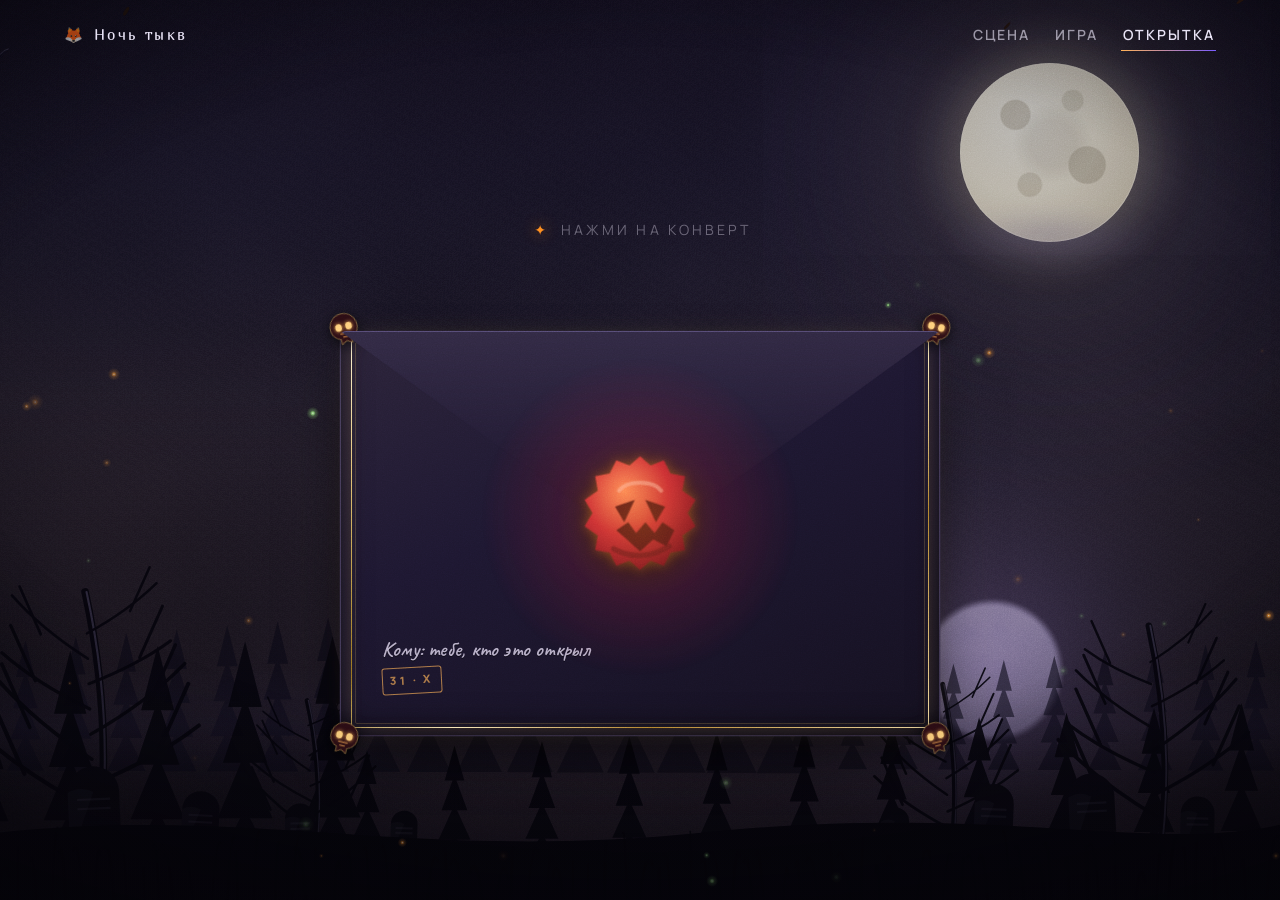
==== commit 2f937249: "Главная: стеклянные кнопки; открытка: луна и деревья, скрытое письмо, панель редактора; игра: портре" ====
--- a/card.html
+++ b/card.html
@@ -34,7 +34,7 @@
 
 <!-- ═══════════ КЛАДБИЩЕ ═══════════ -->
 <div class="yard" aria-hidden="true">
-  
+  <div class="yard__moon"></div>
 
   <div class="yard__layer yard__layer--far" id="yard-far">
     <svg id="yard-far-svg" viewBox="0 0 1440 460" preserveAspectRatio="xMidYMax slice">
--- a/assets/css/card.css
+++ b/assets/css/card.css
@@ -14,6 +14,60 @@
   z-index: 2;
   pointer-events: none;
   overflow: hidden;
+}
+
+/* ═══ луна ═══
+   Раньше её давал только WebGL-фон, и на открытке её почти не было видно.
+   Своя луна крупная, с кратерами и мягким ореолом: она задаёт свет,
+   под который нарисованы сосны, кресты и земля. */
+.yard__moon {
+  position: absolute;
+  top: 7%;
+  right: 11%;
+  width: clamp(118px, 14vw, 224px);
+  aspect-ratio: 1;
+  border-radius: 50%;
+  background:
+    radial-gradient(circle at 36% 32%, #fffdf4 0%, #f6efdd 42%, #e0d6c0 72%, #c3b69c 100%);
+  box-shadow:
+    0 0 0 1px rgba(255, 250, 236, 0.5) inset,
+    0 0 48px 12px rgba(255, 246, 220, 0.26),
+    0 0 150px 52px rgba(255, 228, 172, 0.14),
+    0 0 320px 130px rgba(190, 164, 235, 0.09);
+  opacity: 0.94;
+}
+
+/* кратеры: multiply, чтобы не светились поверх диска */
+.yard__moon::before {
+  content: "";
+  position: absolute;
+  inset: 0;
+  border-radius: 50%;
+  background:
+    radial-gradient(circle at 31% 29%, rgba(148, 138, 118, 0.55) 0 8%, transparent 9%),
+    radial-gradient(circle at 63% 21%, rgba(158, 148, 128, 0.4) 0 5.5%, transparent 6.5%),
+    radial-gradient(circle at 71% 57%, rgba(138, 128, 108, 0.5) 0 11%, transparent 12%),
+    radial-gradient(circle at 39% 68%, rgba(150, 140, 120, 0.42) 0 7%, transparent 8%),
+    radial-gradient(circle at 52% 45%, rgba(126, 116, 98, 0.22) 0 17%, transparent 30%);
+  mix-blend-mode: multiply;
+  opacity: 0.6;
+}
+
+/* облачная дымка, край луны */
+.yard__moon::after {
+  content: "";
+  position: absolute;
+  left: -34%;
+  right: -34%;
+  bottom: -14%;
+  height: 34%;
+  border-radius: 50%;
+  background: radial-gradient(50% 60% at 50% 50%, rgba(96, 82, 140, 0.34), transparent 72%);
+  filter: blur(10px);
+}
+
+@media (max-width: 640px) {
+  .yard__moon { top: 6%; right: 8%; width: clamp(96px, 30vw, 150px); }
 }
 
 .yard__layer {
@@ -409,8 +463,13 @@
   z-index: 1;
   transform: translateX(-50%) translateY(0) rotateX(56deg);
   transform-origin: 50% 100%;
-  transition: transform 1.15s var(--ease-out);
-}
+  transition: transform 1.15s var(--ease-out), opacity 0.5s var(--ease-out);
+}
+
+/* закрытый конверт не должен показывать письмо: иллюстрация проглядывала
+   в стыке клапана и кармана и читалась как внутренность конверта */
+body:not(.is-open) .env__letter { opacity: 0; }
+body.is-open .env__letter { transition-delay: 0s, 0.3s; }
 
 .letter {
   position: relative;
@@ -752,6 +811,59 @@
   to   { transform: none; opacity: 1; }
 }
 
+/* ═══ на широком экране редактор — боковая панель ═══
+   Нижняя простыня накрывала письмо целиком: меняешь текст и не видишь,
+   что получается. Справа панель, слева живая открытка. */
+@media (min-width: 900px) {
+  .editor {
+    align-items: stretch;
+    justify-content: flex-end;
+  }
+
+  .editor__scrim {
+    background: linear-gradient(90deg,
+      rgba(4, 3, 9, 0.18) 0%,
+      rgba(4, 3, 9, 0.42) 46%,
+      rgba(4, 3, 9, 0.84) 100%);
+    backdrop-filter: blur(2px);
+    -webkit-backdrop-filter: blur(2px);
+  }
+
+  .editor__sheet {
+    width: min(430px, 40vw);
+    height: 100%;
+    max-height: none;
+    border-radius: 0;
+    padding-top: clamp(2.2rem, 6vh, 3.4rem);
+    box-shadow: -30px 0 80px -30px rgba(0, 0, 0, 0.9);
+    animation: sheet-in 0.45s var(--ease-out);
+  }
+
+  body.is-editing .cd-main {
+    transform: translateX(-21vw);
+    transition: transform 0.5s var(--ease-out);
+  }
+}
+
+@keyframes sheet-in {
+  from { transform: translateX(40px); opacity: 0; }
+  to   { transform: none; opacity: 1; }
+}
+
+/* низкий ноутбучный экран: панель выше, чем контент, и кнопки «Сохранить»
+   уезжали под нижний край — приходилось скроллить саму панель */
+@media (min-width: 900px) and (max-height: 820px) {
+  .editor__sheet { padding-top: 1.2rem; padding-bottom: 1rem; }
+  .editor__title { font-size: 1.4rem; }
+  .editor__lead { margin-top: 0.35rem; line-height: 1.45; }
+  .field { margin-top: 0.7rem; }
+  .field__input { min-height: 44px; padding: 0.6em 0.9em; }
+  .field__input--area { min-height: 90px; font-size: 1.08rem; }
+  .editor__note { margin-top: 0.5rem; }
+  .editor__row { margin-top: 0.8rem; }
+  .editor__row .btn { min-height: 48px; padding: 0.7em 1.1em; font-size: 0.8rem; }
+}
+
 .editor__title {
   font-size: clamp(1.35rem, 4.6vw, 1.9rem);
   color: var(--text);
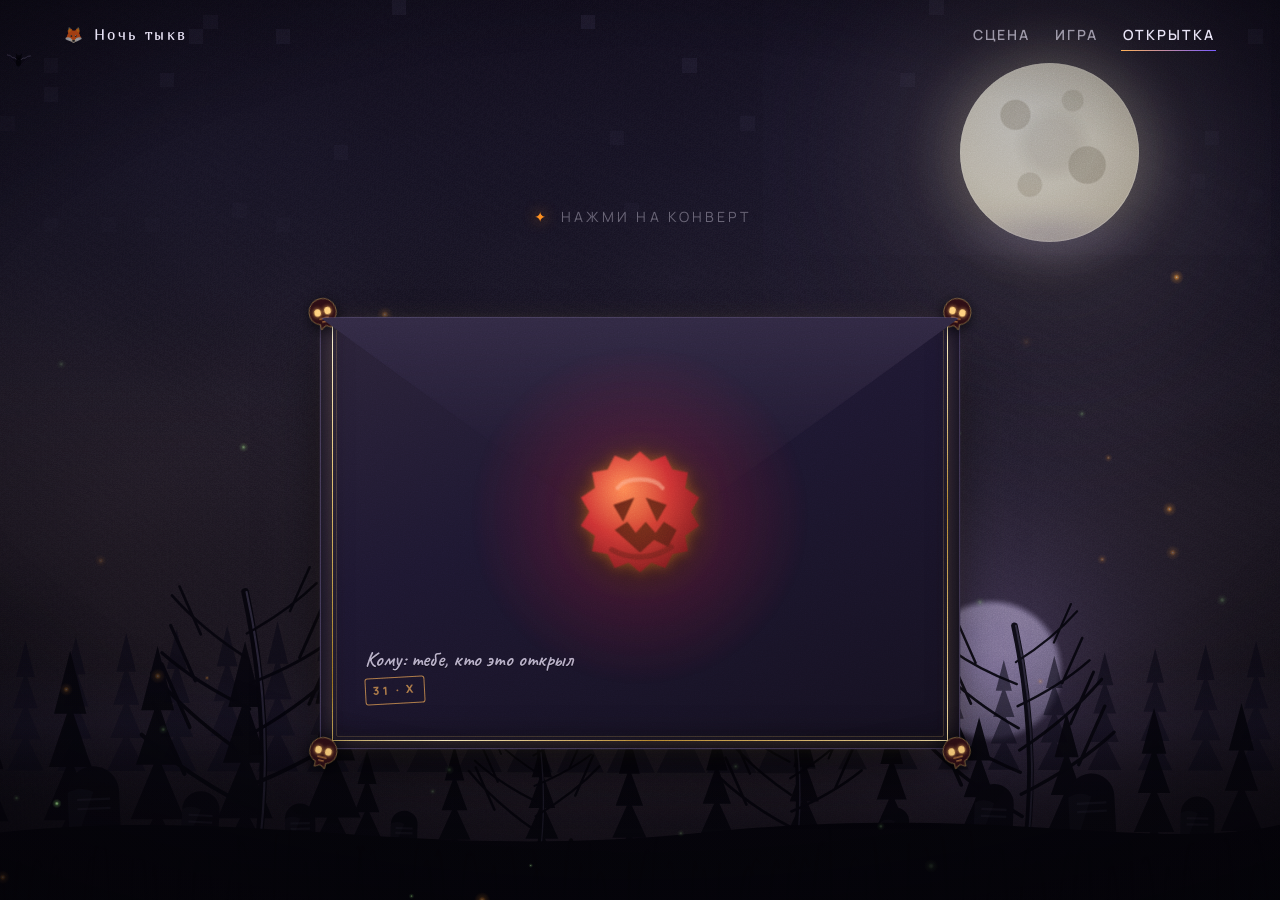
==== commit 5a2de6e2: "feat(card): кнопка «Очистить» в редакторе — стирает сохранение и хэш" ====
--- a/card.html
+++ b/card.html
@@ -629,6 +629,7 @@
     <div class="editor__row">
       <button class="btn btn--ghost" id="cd-save" type="button"><span>Сохранить</span></button>
       <button class="btn btn--ghost" id="cd-reset" type="button"><span>Сбросить</span></button>
+      <button class="btn btn--ghost" id="cd-clear" type="button"><span>Очистить</span></button>
       <button class="btn btn--primary" id="cd-share" type="button"><span>Скопировать ссылку</span></button>
     </div>
   </div>
--- a/assets/css/card.css
+++ b/assets/css/card.css
@@ -170,7 +170,7 @@
 
 .env-wrap {
   position: relative;
-  width: min(600px, 94vw);
+  width: min(640px, 97vw);
   aspect-ratio: 430 / 290;
   perspective: 1800px;
 }
@@ -458,7 +458,7 @@
   left: 50%;
   /* письмо должно быть заметно уже конверта, иначе в закрытом виде
      выглядывает по бокам; при закрытом rotateX сжимает только высоту */
-  width: min(520px, 86vw, 74vh);
+  width: min(560px, 96vw, 82vh);
   bottom: 5%;
   z-index: 1;
   transform: translateX(-50%) translateY(0) rotateX(56deg);
@@ -773,7 +773,7 @@
   inset: 0;
   z-index: 60;
   display: flex;
-  align-items: flex-end;
+  align-items: center;
   justify-content: center;
 }
 
@@ -795,14 +795,16 @@
 
 .editor__sheet {
   position: relative;
-  width: min(620px, 100%);
+  width: min(560px, 94vw);
   max-height: min(88svh, 780px);
   overflow-y: auto;
   -webkit-overflow-scrolling: touch;
   overscroll-behavior: contain;
   padding: clamp(1.3rem, 4vw, 2rem) clamp(1.2rem, 4vw, 2rem)
            calc(clamp(1.3rem, 4vw, 2rem) + env(safe-area-inset-bottom));
-  border-radius: var(--radius-lg) var(--radius-lg) 0 0;
+  border-radius: var(--radius-lg);
+  box-shadow: 0 30px 90px -30px rgba(0, 0, 0, 0.9), 0 0 0 1px rgba(160, 140, 220, 0.14);
+  background: linear-gradient(180deg, rgba(24, 19, 42, 0.97), rgba(10, 8, 18, 0.97));
   animation: sheet-up 0.45s var(--ease-out);
 }
 
@@ -811,46 +813,11 @@
   to   { transform: none; opacity: 1; }
 }
 
-/* ═══ на широком экране редактор — боковая панель ═══
-   Нижняя простыня накрывала письмо целиком: меняешь текст и не видишь,
-   что получается. Справа панель, слева живая открытка. */
-@media (min-width: 900px) {
-  .editor {
-    align-items: stretch;
-    justify-content: flex-end;
-  }
-
-  .editor__scrim {
-    background: linear-gradient(90deg,
-      rgba(4, 3, 9, 0.18) 0%,
-      rgba(4, 3, 9, 0.42) 46%,
-      rgba(4, 3, 9, 0.84) 100%);
-    backdrop-filter: blur(2px);
-    -webkit-backdrop-filter: blur(2px);
-  }
-
-  .editor__sheet {
-    width: min(430px, 40vw);
-    height: 100%;
-    max-height: none;
-    border-radius: 0;
-    padding-top: clamp(2.2rem, 6vh, 3.4rem);
-    box-shadow: -30px 0 80px -30px rgba(0, 0, 0, 0.9);
-    animation: sheet-in 0.45s var(--ease-out);
-  }
-
-  body.is-editing .cd-main {
-    transform: translateX(-21vw);
-    transition: transform 0.5s var(--ease-out);
-  }
-}
-
-@keyframes sheet-in {
-  from { transform: translateX(40px); opacity: 0; }
-  to   { transform: none; opacity: 1; }
-}
-
-/* низкий ноутбучный экран: панель выше, чем контент, и кнопки «Сохранить»
+/* Редактор — классическое модальное окно по центру на всех устройствах.
+   Раньше на широких экранах это была боковая панель справа, а на телефоне —
+   нижняя шторка; окно «плавало» и позиционирование было неточным. */
+
+/* низкий ноутбучный экран: контент выше, чем окно, и кнопки «Сохранить»
    уезжали под нижний край — приходилось скроллить саму панель */
 @media (min-width: 900px) and (max-height: 820px) {
   .editor__sheet { padding-top: 1.2rem; padding-bottom: 1rem; }
@@ -951,13 +918,56 @@
   margin-top: clamp(1.1rem, 3vw, 1.5rem);
 }
 
+/* на мобильных лист прокручивается, а кнопки должны оставаться видимыми:
+   липкая панель внизу листа, с фоном, чтобы текст не просвечивал */
+@media (max-width: 899px) {
+  .editor__row {
+    position: sticky;
+    bottom: 0;
+    margin-top: clamp(0.9rem, 2.6vw, 1.2rem);
+    padding: 0.7rem 0 0.4rem;
+    background: linear-gradient(180deg, rgba(10, 8, 18, 0) 0%, rgba(10, 8, 18, 0.94) 38%, rgba(10, 8, 18, 0.97) 100%);
+    z-index: 2;
+  }
+}
+
 .editor__row .btn { flex: 1 1 auto; min-width: 140px; }
 
+/* пока открыт редактор, прячем письмо и ленту действий: центрированное
+   модальное окно стоит поверх открытки, и сквозь полупрозрачный scrim
+   просвечивал белый текст письма — читалось как сломанный экран.
+   Раз окно теперь везде по центру, глушим письмо и ленту при любом
+   размере экрана. */
+body.is-editing .env__letter { opacity: 0; }
+body.is-editing .cd-actions { opacity: 0; pointer-events: none; }
+
 /* ═══════════ АДАПТИВ ═══════════ */
+/* маленькие телефоны в портрете: лист редактора был выше контента,
+   и кнопки «Сохранить»/«Сбросить» оказывались за нижним краем без
+   очевидной прокрутки (на 320×568 контент 762px при листе 500px).
+   Уплотняем лист, чтобы всё помещалось без внутреннего скролла */
+@media (max-width: 420px) and (max-height: 740px) {
+  .editor__sheet {
+    padding-top: 0.7rem;
+    padding-bottom: calc(0.6rem + env(safe-area-inset-bottom));
+  }
+  .editor__title { font-size: 1.15rem; }
+  .editor__lead {
+    margin-top: 0.2rem;
+    font-size: 0.72rem;
+    line-height: 1.4;
+  }
+  .field { margin-top: 0.55rem; }
+  .field__input { min-height: 40px; padding: 0.5em 0.8em; }
+  .field__input--area { min-height: 74px; }
+  .editor__note { margin-top: 0.4rem; }
+  .editor__row { margin-top: 0.55rem; }
+  .editor__row .btn { min-height: 44px; padding: 0.6em 1em; font-size: 0.78rem; }
+}
+
 @media (max-width: 560px) {
-  .env-wrap { width: 92vw; }
+  .env-wrap { width: min(640px, 97vw); }
   .cd-main { padding-top: 4.6rem; }
-  .editor__sheet { border-radius: var(--radius-lg) var(--radius-lg) 0 0; }
   .editor__row .btn { min-width: 100%; }
 }
 
